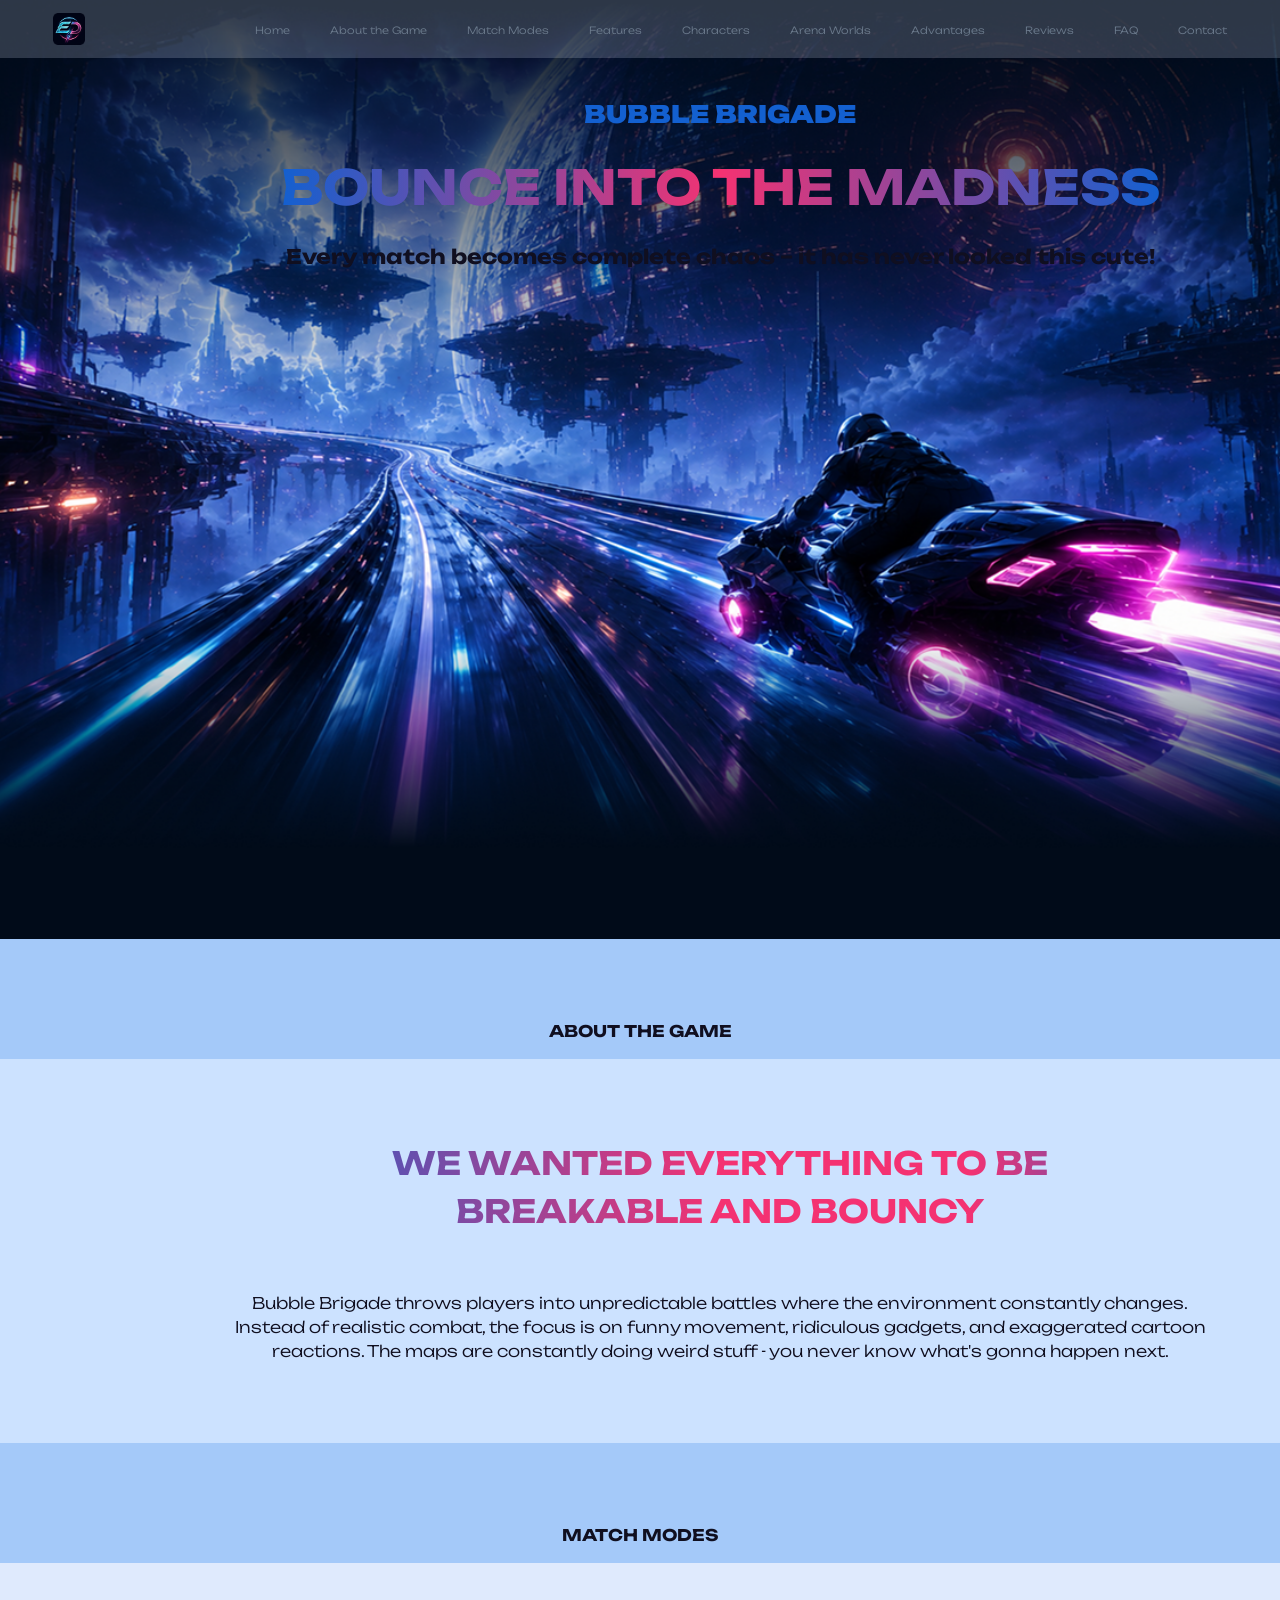
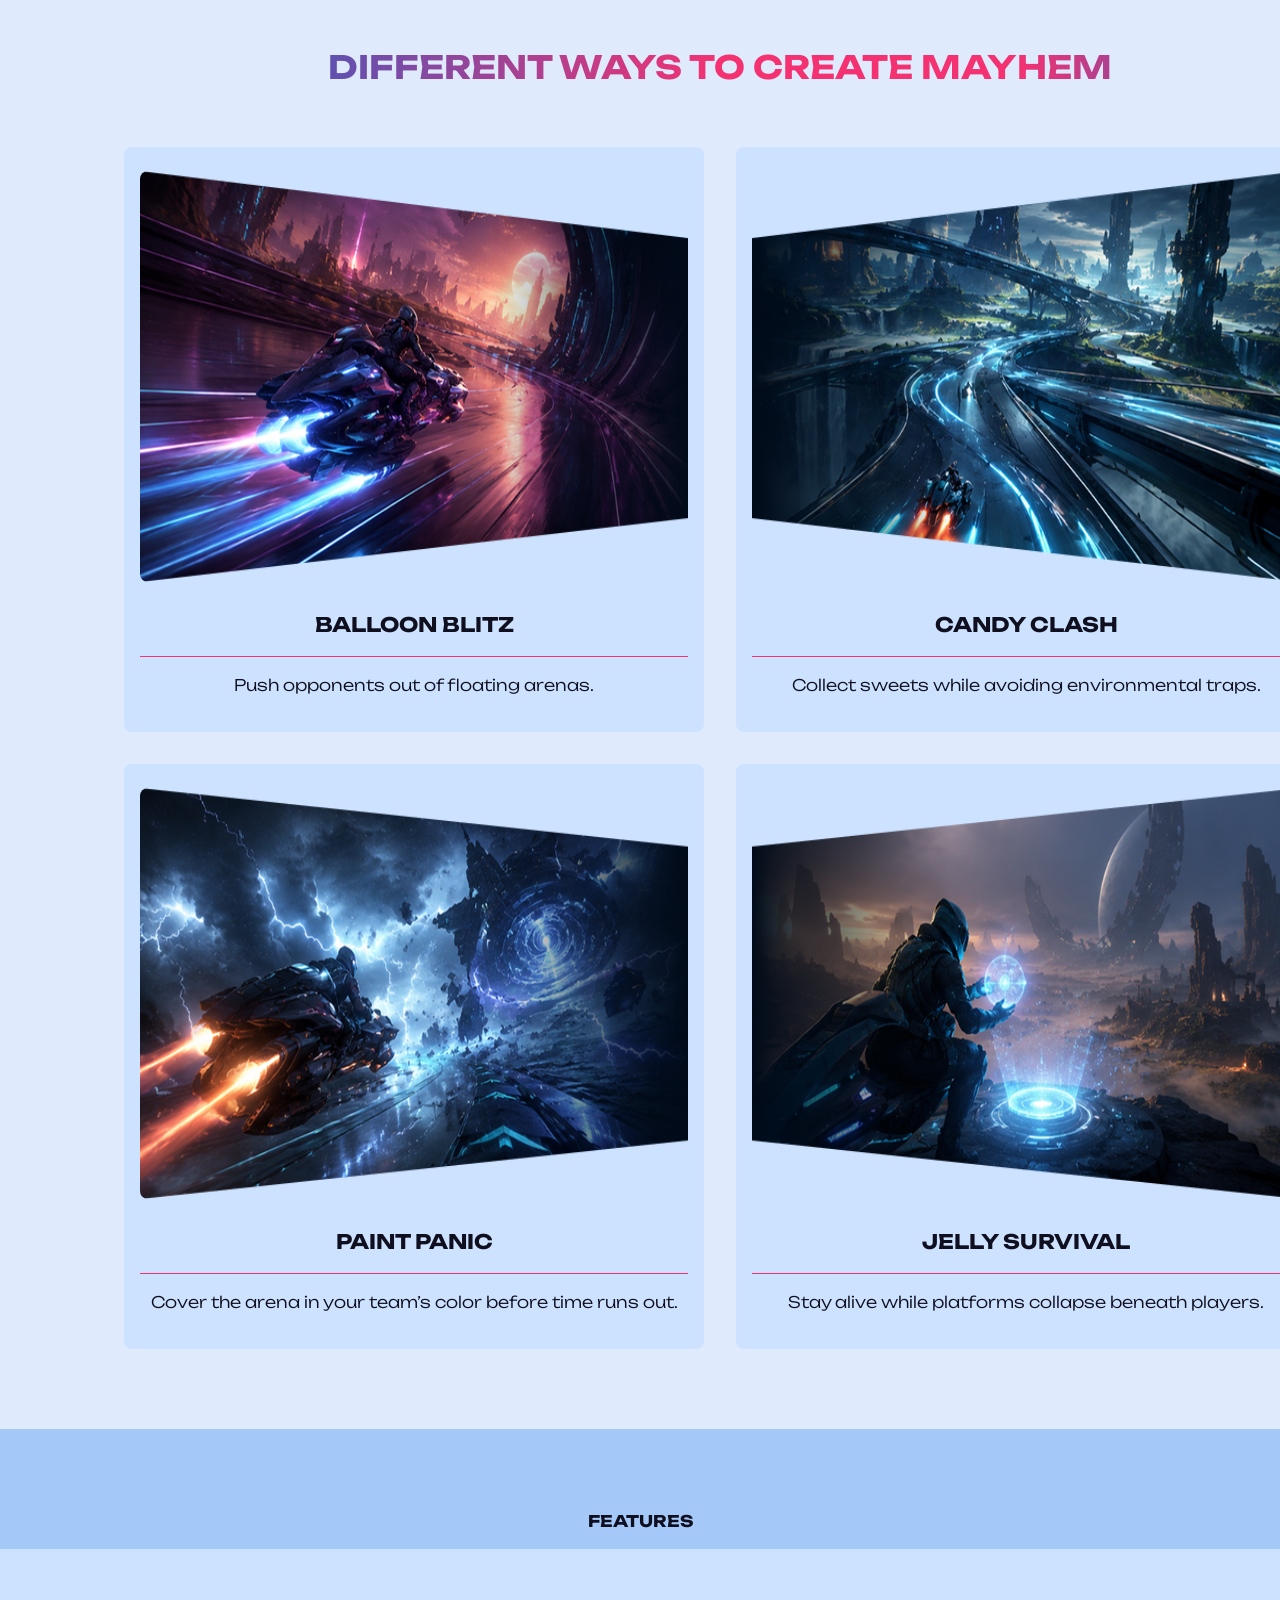
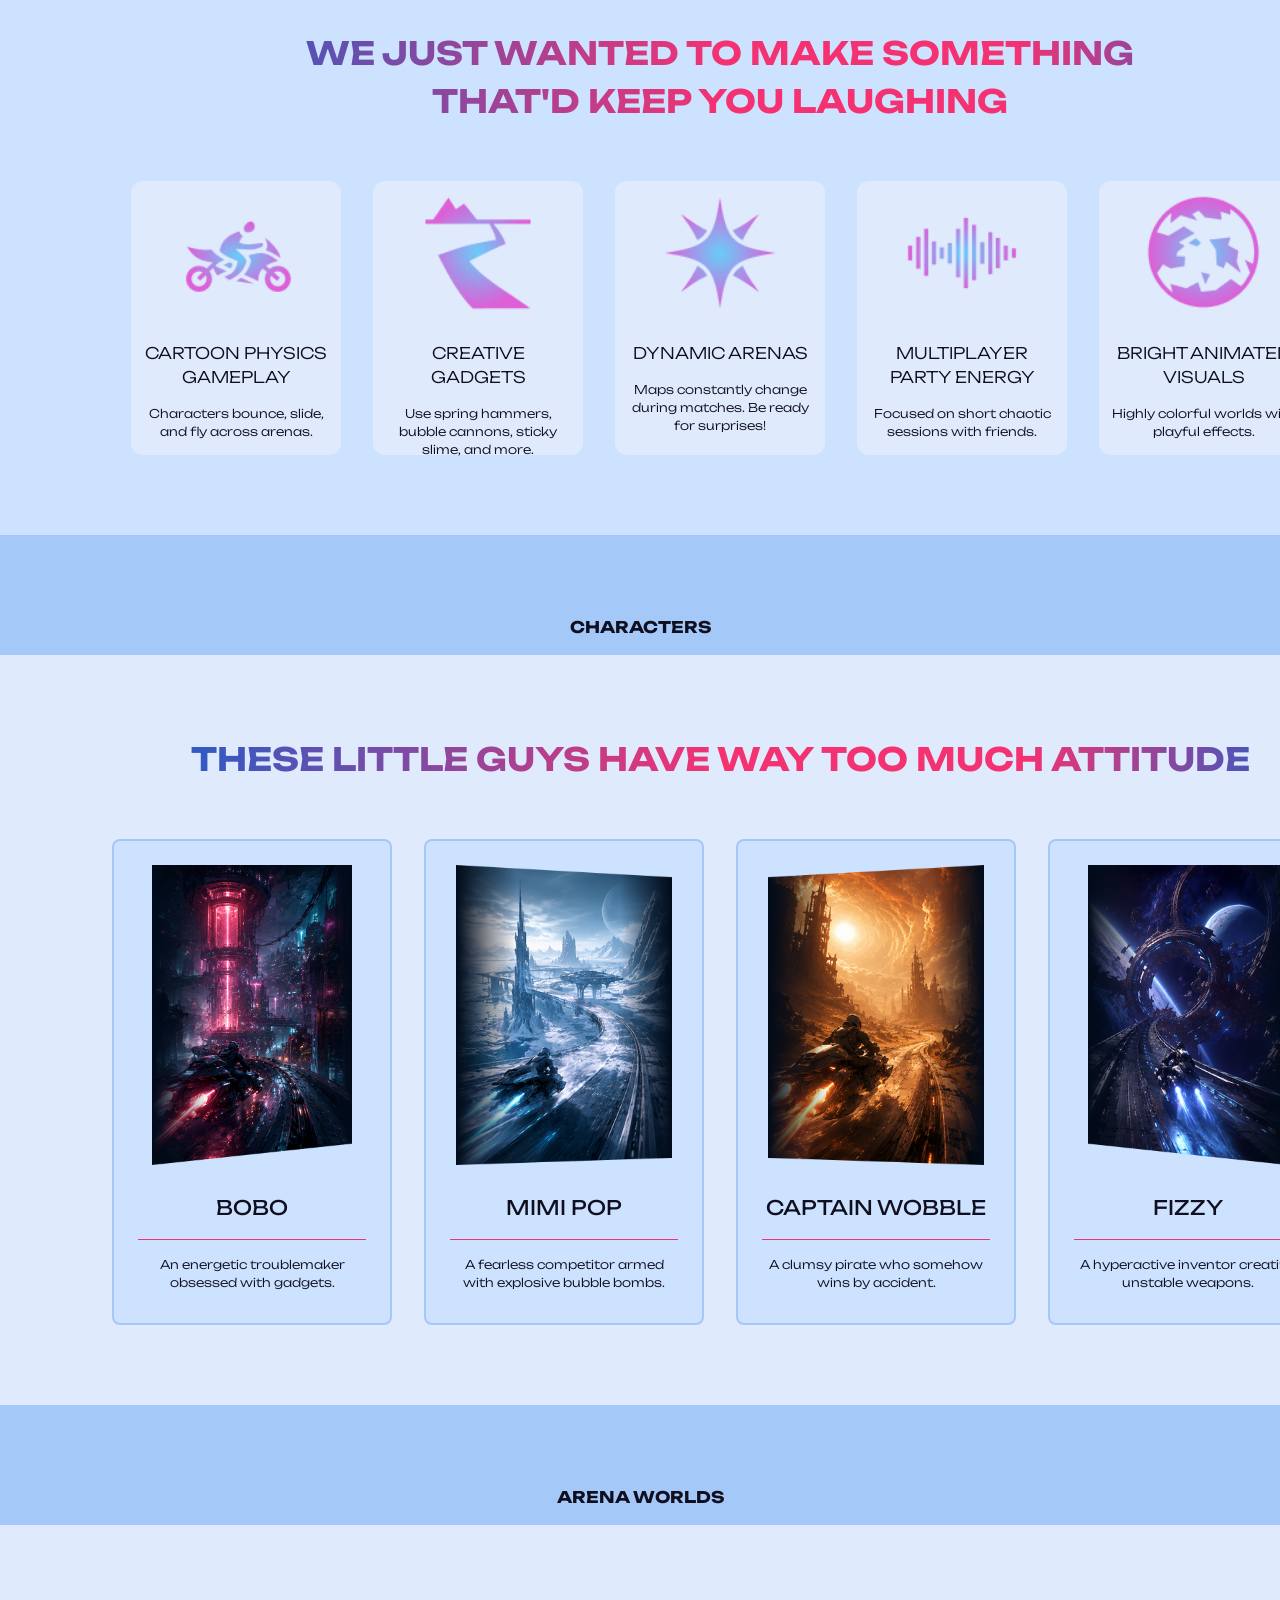
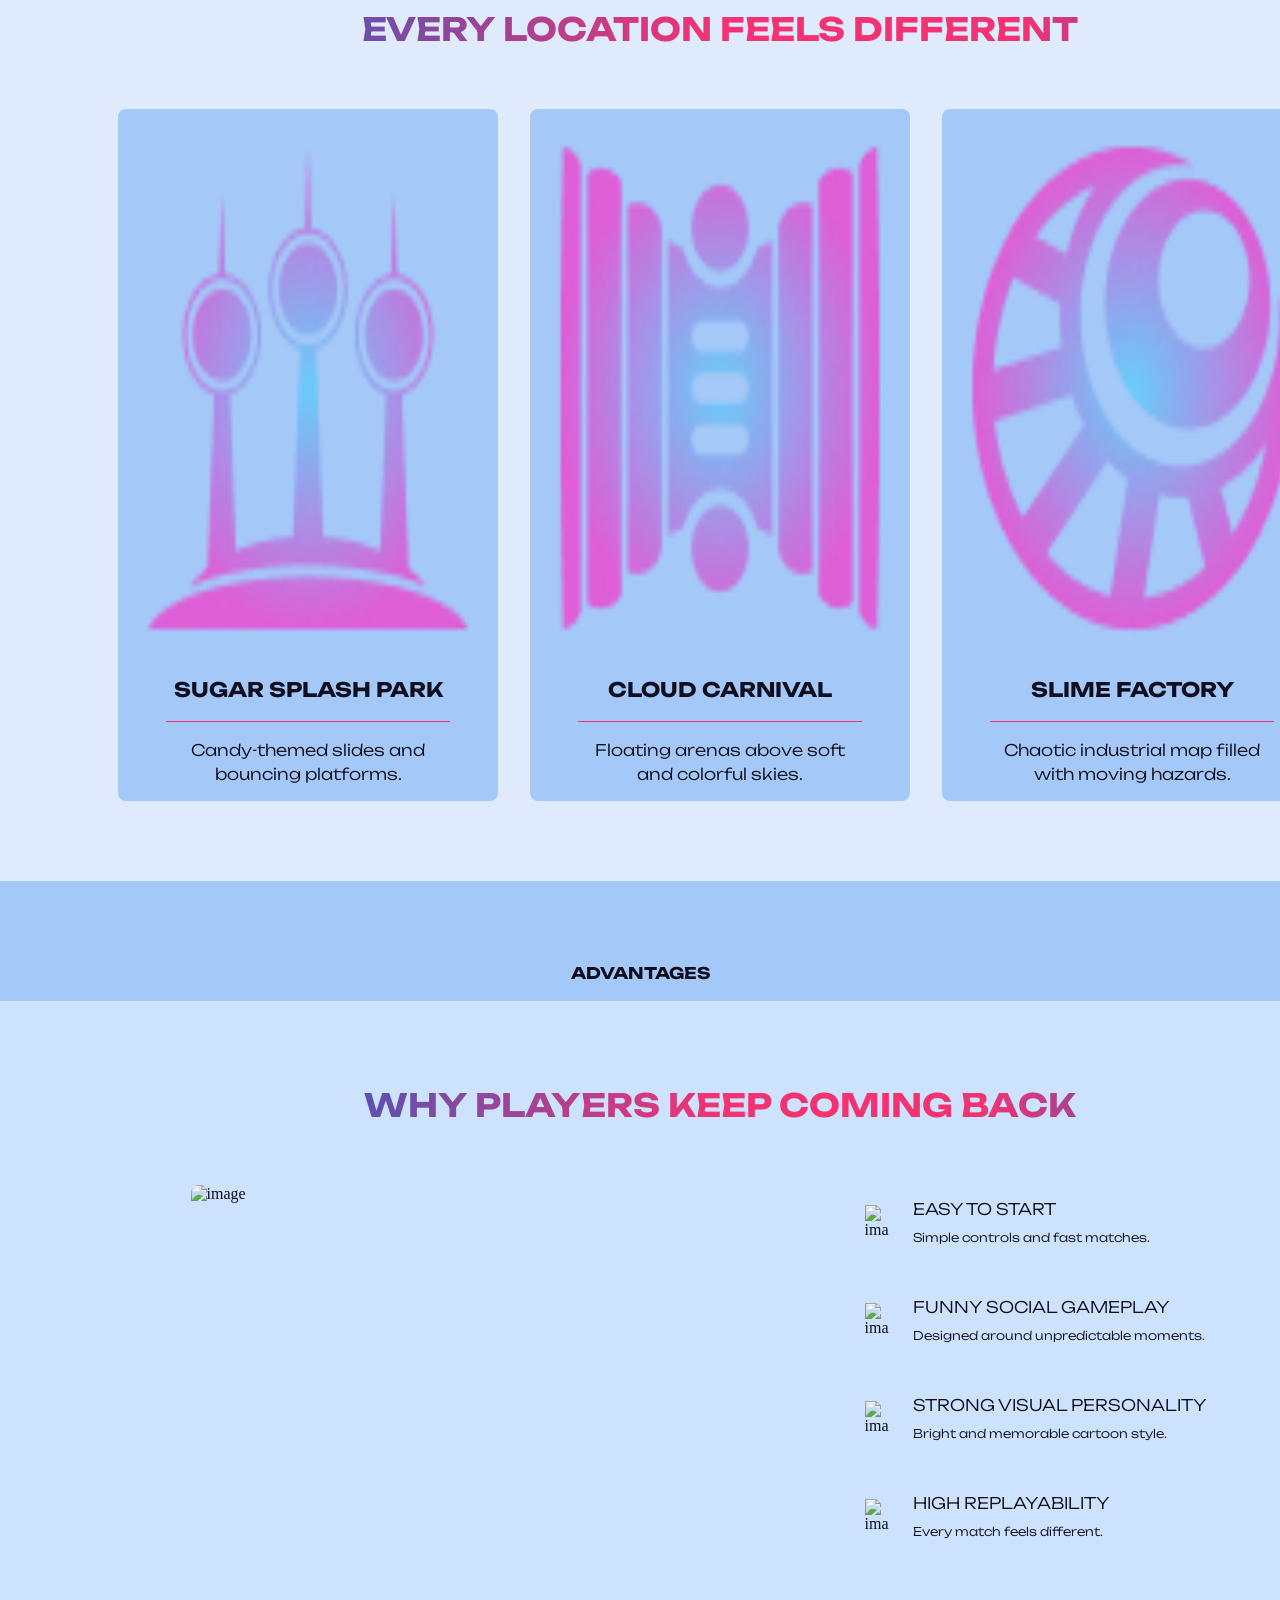
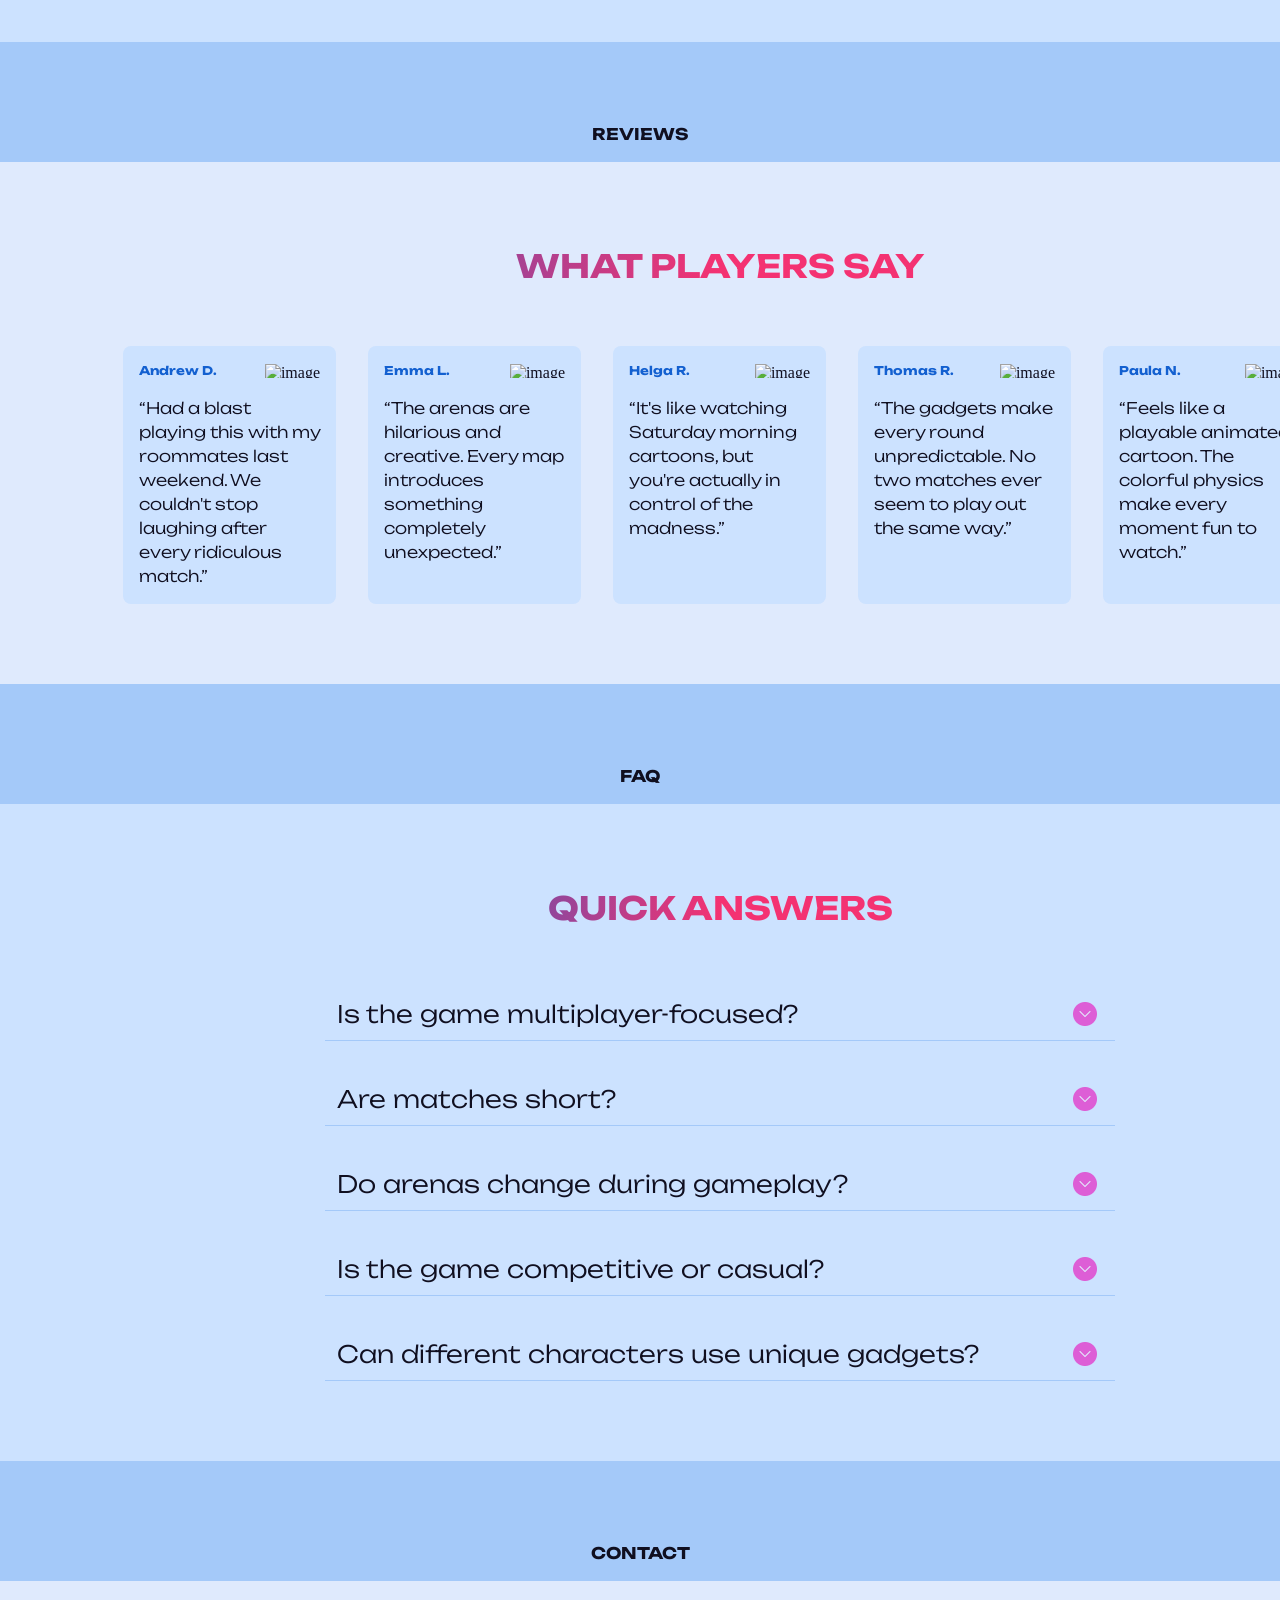
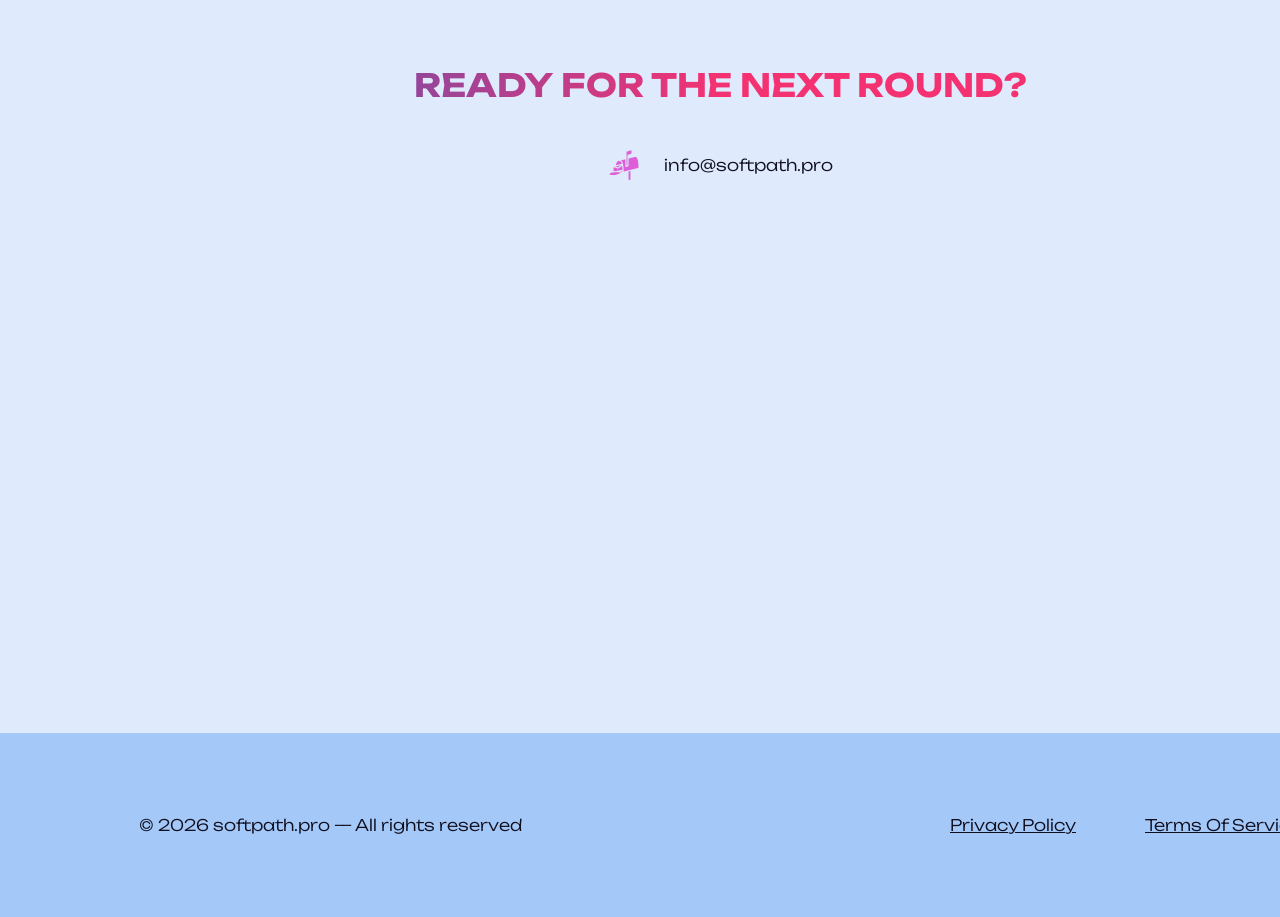
==== index.html @ 6d7b95a4 "1" ====
<!doctype html>
<html lang="en">
  <head>
    <meta charset="UTF-8" />
    <meta name="viewport" content="width=device-width, initial-scale=1.0" />
    <title>Bubble Brigade</title>
    <link rel="icon" href="img/fav_500.png" />

    <link rel="stylesheet" type="text/css" href="slick/slick.css" />
    <link rel="stylesheet" href="css/main.css" />
  </head>

  <body>
    <header class="a-g-header">
      <div class="a-g-header-background"></div>
      <nav class="a-g-navigation">
        <ul class="a-g-navigation-list">
          <li class="a-g-navigation-item">
            <a href="/" class="a-g-navigation-link">
              <img
                class="a-g-title-img a-g-navigation-img"
                alt="logo"
                src="img/fav.png"
                style="width: 32px"
              />
            </a>
          </li>
          <li class="a-g-navigation-item">
            <a href="/" class="a-g-navigation-link">Home</a>
          </li>
          <li class="a-g-navigation-item">
            <a href="/#about" class="a-g-navigation-link">About the Game</a>
          </li>
          <li class="a-g-navigation-item">
            <a href="/#why" class="a-g-navigation-link">Match Modes</a>
          </li>
          <li class="a-g-navigation-item">
            <a href="/#uniqueness" class="a-g-navigation-link">Features</a>
          </li>

          <li class="a-g-navigation-item">
            <a href="/#how" class="a-g-navigation-link">Characters</a>
          </li>
          <li class="a-g-navigation-item">
            <a href="/#characters" class="a-g-navigation-link">Arena Worlds</a>
          </li>
          <li class="a-g-navigation-item">
            <a href="/#features" class="a-g-navigation-link">Advantages</a>
          </li>

          <li class="a-g-navigation-item">
            <a href="/#reviews" class="a-g-navigation-link">Reviews</a>
          </li>
          <li class="a-g-navigation-item">
            <a href="/#faq" class="a-g-navigation-link">FAQ</a>
          </li>
          <li class="a-g-navigation-item">
            <a href="/#gallery" class="a-g-navigation-link">Contact</a>
          </li>
        </ul>

        <div class="a-g-header-button-wrapper">
          <a href="/" class="a-g-policy-terms-header-icon-menu">
            <img
              href="/"
              class="a-g-title-img"
              alt="logo"
              src="img/fav.png"
              style="width: 24px"
            />
          </a>

          <button type="button" class="a-g-header-icon-button" data-menu-button>
            <svg
              class="a-g-header-icon a-g-header-icon-menu"
              width="24"
              height="24"
              viewBox="0 0 24 24"
              fill="none"
              xmlns="http://www.w3.org/2000/svg"
            >
              <path
                d="M6 8H17M6 16H17M6 12H17"
                stroke="#100F20"
                stroke-linecap="square"
              />
            </svg>

            <svg
              class="a-g-header-icon a-g-header-icon-close"
              width="24"
              height="24"
              viewBox="0 0 24 24"
              fill="none"
              xmlns="http://www.w3.org/2000/svg"
            >
              <path
                d="M8 8L12 12M12 12L8 16M12 12L16 16M12 12L16 8"
                stroke="#100F20"
                stroke-linecap="square"
                stroke-linejoin="round"
              />
            </svg>
          </button>
        </div>
      </nav>
    </header>

    <main>
      <section class="a-g-home" id="home">
        <div class="a-g-home-container">
          <div class="a-g-home-container-top">
            <h1 class="a-g-home-title-img">Bubble Brigade</h1>
            <h2 class="a-g-home-title">Bounce Into the Madness</h2>
            <p class="a-g-home-text">
              Every match becomes complete chaos – it has never looked this
              cute!
            </p>
          </div>
        </div>
      </section>
      <section class="a-g-about" id="about">
        <div>
          <div class="a-g-about-title-divs">
            <h2 class="a-g-about-title">About the Game</h2>
          </div>

          <div class="a-g-about-container">
            <h3 class="a-g-about-title-two">
              We wanted everything to be <br />
              breakable and bouncy
            </h3>
            <p class="a-g-about-text">
              Bubble Brigade throws players into unpredictable battles where the
              environment constantly changes. Instead of realistic combat, the
              focus is on funny movement, ridiculous gadgets, and exaggerated
              cartoon reactions. The maps are constantly doing weird stuff - you
              never know what's gonna happen next.
            </p>
          </div>
        </div>
      </section>
      <article class="a-g-why" id="why">
        <span style="display: none"
          >Generated: 2026-07-151, Hash: a-g-qk-a-g-39fd7x</span
        >
        <div class="a-g-about-title-divs">
          <h2 class="a-g-about-title">Match Modes</h2>
        </div>
        <div class="a-g-why-container">
          <h3 class="a-g-about-title-two">Different ways to create mayhem</h3>
          <dl class="a-g-why-list">
            <div>
              <div class="a-g-why-item">
                <figure class="a-g-why-img">
                  <img class="a-g-why-img" src="img/1 (1).png" alt="" />
                </figure>
                <dt class="a-g-why-text-bold">Balloon Blitz</dt>
                <dd class="a-g-why-text">
                  Push opponents out of floating arenas.
                </dd>
              </div>
            </div>
            <div>
              <div class="a-g-why-item">
                <figure class="a-g-why-img">
                  <img class="a-g-why-img" src="img/1 (2).png" alt="" />
                </figure>
                <dt class="a-g-why-text-bold">Candy Clash</dt>
                <dd class="a-g-why-text">
                  Collect sweets while avoiding environmental traps.
                </dd>
              </div>
            </div>
            <div>
              <div class="a-g-why-item">
                <figure class="a-g-why-img">
                  <img class="a-g-why-img" src="img/1 (3).png" alt="" />
                </figure>
                <dt class="a-g-why-text-bold">Paint Panic</dt>
                <dd class="a-g-why-text">
                  Cover the arena in your team’s color before time runs out.
                </dd>
              </div>
            </div>
            <div>
              <div class="a-g-why-item">
                <figure class="a-g-why-img">
                  <img class="a-g-why-img" src="img/1 (4).png" alt="" />
                </figure>
                <dt class="a-g-why-text-bold">Jelly Survival</dt>
                <dd class="a-g-why-text">
                  Stay alive while platforms collapse beneath players.
                </dd>
              </div>
            </div>
          </dl>
          <dl class="a-g-why-lists">
            <div>
              <div class="a-g-why-item">
                <figure class="a-g-why-img">
                  <img class="a-g-why-img" src="img/1 (1).png" alt="" />
                </figure>
                <dt class="a-g-why-text-bold">Balloon Blitz</dt>
                <dd class="a-g-why-text">
                  Push opponents out of floating arenas.
                </dd>
              </div>
            </div>
            <div>
              <div class="a-g-why-item">
                <figure class="a-g-why-img">
                  <img class="a-g-why-img" src="img/1 (2).png" alt="" />
                </figure>
                <dt class="a-g-why-text-bold">Candy Clash</dt>
                <dd class="a-g-why-text">
                  Collect sweets while avoiding environmental traps.
                </dd>
              </div>
            </div>
            <div>
              <div class="a-g-why-item">
                <figure class="a-g-why-img">
                  <img class="a-g-why-img" src="img/1 (3).png" alt="" />
                </figure>
                <dt class="a-g-why-text-bold">Paint Panic</dt>
                <dd class="a-g-why-text">
                  Cover the arena in your team’s color before time runs out.
                </dd>
              </div>
            </div>
            <div>
              <div class="a-g-why-item">
                <figure class="a-g-why-img">
                  <img class="a-g-why-img" src="img/1 (4).png" alt="" />
                </figure>
                <dt class="a-g-why-text-bold">Jelly Survival</dt>
                <dd class="a-g-why-text">
                  Stay alive while platforms collapse beneath players.
                </dd>
              </div>
            </div>
          </dl>
        </div>
      </article>
      <section class="a-g-uniqueness" id="uniqueness">
        <div class="a-g-about-title-divs">
          <h2 class="a-g-about-title">Features</h2>
        </div>
        <div class="a-g-uniqueness-container">
          <h3 class="a-g-about-title-two">
            We just wanted to make something <br />
            that'd keep you laughing
          </h3>
          <div class="a-g-uniqueness-list">
            <div class="a-g-uniqueness-item">
              <img class="a-g-uniqueness-img" src="/img/2 (1).png" alt="" />
              <div>
                <p class="a-g-uniqueness-text-bold">
                  Cartoon Physics <br />
                  Gameplay
                </p>
                <p class="a-g-uniqueness-text">
                  Characters bounce, slide, and fly across arenas.
                </p>
              </div>
            </div>
            <div class="a-g-uniqueness-item">
              <img class="a-g-uniqueness-img" src="/img/2 (2).png" alt="" />
              <div>
                <p class="a-g-uniqueness-text-bold">Creative Gadgets</p>
                <p class="a-g-uniqueness-text">
                  Use spring hammers, bubble cannons, sticky slime, and more.
                </p>
              </div>
            </div>
            <div class="a-g-uniqueness-item">
              <img class="a-g-uniqueness-img" src="/img/2 (3).png" alt="" />
              <div>
                <p class="a-g-uniqueness-text-bold">Dynamic Arenas</p>
                <p class="a-g-uniqueness-text">
                  Maps constantly change during matches. Be ready for surprises!
                </p>
              </div>
            </div>
            <div class="a-g-uniqueness-item">
              <img class="a-g-uniqueness-img" src="/img/2 (4).png" alt="" />
              <div>
                <p class="a-g-uniqueness-text-bold">Multiplayer Party Energy</p>
                <p class="a-g-uniqueness-text">
                  Focused on short chaotic sessions with friends.
                </p>
              </div>
            </div>
            <div class="a-g-uniqueness-item">
              <img class="a-g-uniqueness-img" src="/img/2 (5).png" alt="" />
              <div>
                <p class="a-g-uniqueness-text-bold">Bright Animated Visuals</p>
                <p class="a-g-uniqueness-text">
                  Highly colorful worlds with playful effects.
                </p>
              </div>
            </div>
          </div>
        </div>
      </section>
      <section class="a-g-how" id="how">
        <div class="a-g-about-title-divs">
          <h2 class="a-g-about-title">Characters</h2>
        </div>
        <div class="a-g-how-container">
          <h3 class="a-g-about-title-two">
            These little guys have way too much attitude
          </h3>

          <ul class="a-g-how-list">
            <li class="a-g-how-item">
              <img class="a-g-how-img" src="/img/3 (1).png" alt="image" />
              <p class="a-g-how-text-bold">Bobo</p>
              <p class="a-g-how-text">
                An energetic troublemaker obsessed with gadgets.
              </p>
            </li>
            <li class="a-g-how-item">
              <img class="a-g-how-img" src="/img/3 (2).png" alt="image" />
              <p class="a-g-how-text-bold">Mimi Pop</p>
              <p class="a-g-how-text">
                A fearless competitor armed with explosive bubble bombs.
              </p>
            </li>
            <li class="a-g-how-item">
              <img class="a-g-how-img" src="/img/3 (3).png" alt="image" />
              <p class="a-g-how-text-bold">Captain Wobble</p>
              <p class="a-g-how-text">
                A clumsy pirate who somehow wins by accident.
              </p>
            </li>
            <li class="a-g-how-item">
              <img class="a-g-how-img" src="/img/3 (4).png" alt="image" />
              <p class="a-g-how-text-bold">Fizzy</p>
              <p class="a-g-how-text">
                A hyperactive inventor creating unstable weapons.
              </p>
            </li>
          </ul>
        </div>
      </section>
      <section class="a-g-characters" id="characters">
        <div class="a-g-about-title-divs">
          <h2 class="a-g-about-title">Arena Worlds</h2>
        </div>
        <div class="a-g-characters-container">
          <h3 class="a-g-about-title-two">Every location feels different</h3>

          <ul class="a-g-characters-list">
            <li class="a-g-characters-item">
              <img class="a-g-characters-img" src="/img/4 (1).png" alt="" />
              <p class="a-g-characters-text-bold">Sugar Splash Park</p>
              <p class="a-g-characters-text">
                Candy-themed slides and bouncing platforms.
              </p>
            </li>
            <li class="a-g-characters-item">
              <img class="a-g-characters-img" src="/img/4 (2).png" alt="" />
              <p class="a-g-characters-text-bold">Cloud Carnival</p>
              <p class="a-g-characters-text">
                Floating arenas above soft and colorful skies.
              </p>
            </li>
            <li class="a-g-characters-item">
              <img class="a-g-characters-img" src="/img/4 (3).png" alt="" />
              <p class="a-g-characters-text-bold">Slime Factory</p>
              <p class="a-g-characters-text">
                Chaotic industrial map filled with moving hazards.
              </p>
            </li>
          </ul>
        </div>
      </section>
      <section class="a-g-features" id="features">
        <div class="a-g-about-title-divs">
          <h2 class="a-g-about-title">Advantages</h2>
        </div>
        <div class="a-g-features-container">
          <h3 class="a-g-about-title-two">Why players keep coming back</h3>
          <div class="a-g-features-div">
            <ul class="a-g-features-list">
              <li class="a-g-features-item">
                <img
                  class="a-g-features-img"
                  src="/img/Ellipse 1.png"
                  alt="image"
                />
                <div>
                  <p class="a-g-features-text-bold">Easy to Start</p>
                  <p class="a-g-features-text">
                    Simple controls and fast matches.
                  </p>
                </div>
              </li>
              <li class="a-g-features-item">
                <img
                  class="a-g-features-img"
                  src="/img/Ellipse 1.png"
                  alt="image"
                />
                <div>
                  <p class="a-g-features-text-bold">Funny Social Gameplay</p>
                  <p class="a-g-features-text">
                    Designed around unpredictable moments.
                  </p>
                </div>
              </li>
              <li class="a-g-features-item">
                <img
                  class="a-g-features-img"
                  src="/img/Ellipse 1.png"
                  alt="image"
                />
                <div>
                  <p class="a-g-features-text-bold">
                    Strong Visual Personality
                  </p>
                  <p class="a-g-features-text">
                    Bright and memorable cartoon style.
                  </p>
                </div>
              </li>
              <li class="a-g-features-item">
                <img
                  class="a-g-features-img"
                  src="/img/Ellipse 1.png"
                  alt="image"
                />
                <div>
                  <p class="a-g-features-text-bold">High Replayability</p>
                  <p class="a-g-features-text">Every match feels different.</p>
                </div>
              </li>
            </ul>
            <img class="a-g-features-imga" src="/img/advsPic.png" alt="image" />
          </div>
        </div>
      </section>
      <section class="a-g-reviews" id="reviews">
        <div class="a-g-about-title-divs">
          <h2 class="a-g-about-title">Reviews</h2>
        </div>
        <div class="a-g-reviews-container">
          <h3 class="a-g-about-title-two">What players say</h3>
          <ul class="a-g-reviews-list">
            <li class="a-g-reviews-item">
              <div class="a-g-reviews-item-top">
                <p class="a-g-reviews-text-bold">Andrew D.</p>
                <img
                  class="a-g-reviews-img"
                  src="/img/stars (1).png"
                  alt="image"
                />
              </div>
              <p class="a-g-reviews-text">
                “Had a blast playing this with my roommates last weekend. We
                couldn't stop laughing after every ridiculous match.”
              </p>
            </li>
            <li class="a-g-reviews-item">
              <div class="a-g-reviews-item-top">
                <p class="a-g-reviews-text-bold">Emma L.</p>
                <img
                  class="a-g-reviews-img"
                  src="/img/stars (2).png"
                  alt="image"
                />
              </div>
              <p class="a-g-reviews-text">
                “The arenas are hilarious and creative. Every map introduces
                something completely unexpected.”
              </p>
            </li>
            <li class="a-g-reviews-item">
              <div class="a-g-reviews-item-top">
                <p class="a-g-reviews-text-bold">Helga R.</p>
                <img
                  class="a-g-reviews-img"
                  src="/img/stars (1).png"
                  alt="image"
                />
              </div>
              <p class="a-g-reviews-text">
                “It's like watching Saturday morning cartoons, but you're
                actually in control of the madness.”
              </p>
            </li>
            <li class="a-g-reviews-item">
              <div class="a-g-reviews-item-top">
                <p class="a-g-reviews-text-bold">Thomas R.</p>
                <img
                  class="a-g-reviews-img"
                  src="/img/stars (2).png"
                  alt="image"
                />
              </div>
              <p class="a-g-reviews-text">
                “The gadgets make every round unpredictable. No two matches ever
                seem to play out the same way.”
              </p>
            </li>
            <li class="a-g-reviews-item">
              <div class="a-g-reviews-item-top">
                <p class="a-g-reviews-text-bold">Paula N.</p>
                <img
                  class="a-g-reviews-img"
                  src="/img/stars (1).png"
                  alt="image"
                />
              </div>
              <p class="a-g-reviews-text">
                “Feels like a playable animated cartoon. The colorful physics
                make every moment fun to watch.”
              </p>
            </li>
          </ul>
        </div>
      </section>
      <section class="a-g-faq" id="faq">
        <div class="a-g-about-title-divs">
          <h2 class="a-g-about-title">FAQ</h2>
        </div>
        <div class="a-g-faq-container">
          <h3 class="a-g-about-title-two">Quick answers</h3>

          <ul class="a-g-faq-list">
            <li class="a-g-faq-item">
              <div class="a-g-faq-question" onclick="toggleAnswer(this)">
                <span>Is the game multiplayer-focused?</span>
                <button class="a-g-toggle-button">
                  <img src="/img/down.png" alt="Toggle" />
                </button>
              </div>
              <div class="a-g-faq-answer">
                Yes, multiplayer is the core experience.
              </div>
            </li>
            <li class="a-g-faq-item">
              <div class="a-g-faq-question" onclick="toggleAnswer(this)">
                <span>Are matches short?</span>
                <button class="a-g-toggle-button">
                  <img src="/img/down.png" alt="Toggle" />
                </button>
              </div>
              <div class="a-g-faq-answer">
                Yes, designed for quick fun sessions.
              </div>
            </li>
            <li class="a-g-faq-item">
              <div class="a-g-faq-question" onclick="toggleAnswer(this)">
                <span>Do arenas change during gameplay?</span>
                <button class="a-g-toggle-button">
                  <img src="/img/down.png" alt="Toggle" />
                </button>
              </div>
              <div class="a-g-faq-answer">
                Yes, environments are dynamic and interactive.
              </div>
            </li>
            <li class="a-g-faq-item">
              <div class="a-g-faq-question" onclick="toggleAnswer(this)">
                <span>Is the game competitive or casual?</span>
                <button class="a-g-toggle-button">
                  <img src="/img/down.png" alt="Toggle" />
                </button>
              </div>
              <div class="a-g-faq-answer">Mostly casual and party-focused.</div>
            </li>
            <li class="a-g-faq-item">
              <div class="a-g-faq-question" onclick="toggleAnswer(this)">
                <span>Can different characters use unique gadgets?</span>
                <button class="a-g-toggle-button">
                  <img src="/img/down.png" alt="Toggle" />
                </button>
              </div>
              <div class="a-g-faq-answer">
                Yes, characters have different gameplay styles.
              </div>
            </li>
          </ul>
        </div>
      </section>
      <section class="a-g-gallery" id="gallery">
        <div class="a-g-about-title-divs">
          <h2 class="a-g-about-title">Contact</h2>
        </div>
        <div class="a-g-gallery-container">
          <h3 class="a-g-about-title-two">Ready for the next round?</h3>
          <a class="a-g-gallery-item" href="mailto:info@softpath.pro">
            <img
              class="a-g-gallery-image"
              src="./img/game-icons_mailbox.png"
              alt="gallery image"
            />info@softpath.pro</a
          >
        </div>
      </section>
      <section class="a-g-gallery-two"></section>
    </main>

    <footer class="a-g-footer" style="margin: auto; background: #a4c9f9">
      <div class="a-g-footer-container">
        <p class="a-g-footer-copyright-two a-g-footer-copyright">
          © 2026 softpath.pro — All rights reserved
        </p>

        <div class="a-g-footer-wrapper">
          <a class="a-g-footer-text" href="/policy.html">Privacy Policy</a>
          <a class="a-g-footer-text" href="/terms.html">Terms Of Service </a>
        </div>
        <p class="a-g-footer-copyright-one a-g-footer-copyright">
          © 2026 softpath.pro <br />
          All rights reserved
        </p>
      </div>
    </footer>
    <script src="js/mobile-menu.js"></script>
    <script src="js/jquery-loc.js"></script>
    <script type="text/javascript" src="slick/slick.min.js"></script>
    <script src="js/slick.js"></script>
  </body>
</html>
---- css/main.css ----
@import url("https://fonts.googleapis.com/css2?family=Unbounded:wght@200..900&display=swap");

*,
*::before,
*::after {
  box-sizing: border-box;
}
html {
  scroll-behavior: smooth;
}

body {
  margin: 0;
  background: #dfeafd;

  color: #100f20;
}

h1,
h2,
h3,
h4,
h5,
h6,
p {
  margin: 0;
}

ul,
ol {
  margin: 0;
  padding: 0;
  list-style: none;
}
dl,
dt,
dd {
  margin: 0;
  padding: 0;
}
img {
  display: block;
  height: auto;
}
figure {
  margin: 0;
  padding: 0;
  border: 0;
}
.list {
  list-style: none;
}

button,
a {
  cursor: pointer;
}

.button:hover {
  scale: 120%;
}

.a-g-header.is-open .a-g-header-background {
  left: 0;
}
.a-g-header-button-wrapper {
  margin-left: auto;
}
.a-g-header-icon {
  display: none;
}

.a-g-header-icon-button {
  display: -webkit-box;
  display: -ms-flexbox;
  display: flex;
  background-color: transparent;
  border: none;
  border-radius: 50%;
}
.a-g-navigation-list.is-open {
  right: 0;
}
.a-g-header-icon-menu {
  display: block;
}

.a-g-header-icon-button.is-open .a-g-header-icon-menu {
  display: none;
}

.a-g-header-icon-button.is-open .a-g-header-icon-close {
  display: block;
}

.a-g-header {
  position: fixed;
  width: 100%;
  z-index: 5;
  transition: background-color 0.3s ease;
  background: transparent;
  display: flex;

  background: #dfeafd33;
}

.a-g-header-background {
  position: absolute;
  top: 0;
  right: 0;
  bottom: 0;
  left: 100%;
  z-index: -1;
  transition: left 0.3s ease;
  background: #dfeafd;
}
.a-g-header.is-open .a-g-header-background {
  left: 0;
}
.a-g-header-button-wrapper {
  margin-right: auto;
  display: flex;
  align-items: center;
  justify-content: space-between;
}

.a-g-header-icon-menu {
  display: block;
}

.a-g-header-icon-button.is-open .a-g-header-icon-menu {
  display: none;
}

.a-g-header-icon-button.is-open .a-g-header-icon-close {
  display: block;
}

.a-g-navigation {
  display: -ms-flexbox;
  -webkit-box-orient: vertical;
  -webkit-box-direction: normal;
  -ms-flex-direction: column;
  flex-direction: column;
  -webkit-box-align: center;
  -ms-flex-align: center;
  align-items: center;
  -webkit-box-flex: 1;
  -ms-flex: 1;
  flex: 1;
  padding: 8px 16px;
  position: relative;
}

.a-g-navigation-list {
  display: flex;
  flex-direction: column;
  align-items: center;
  position: absolute;
  top: 100%;
  right: -100%;
  width: 100%;
  height: auto;
  transition: 0.3s;
  z-index: 999;
  padding: 48px 0;

  gap: 25px;
  background: #dfeafd;
}

.a-g-navigation-list.is-open {
  right: 0;
}

.a-g-navigation-link {
  transition: all 0.3s ease-in-out;
  text-decoration: none;
  color: #6b7a8c;
  font-family: Unbounded;
  font-weight: 300;
  font-style: Light;
  font-size: 16px;
  leading-trim: NONE;
  line-height: 150%;
  letter-spacing: 0%;
}

.a-g-navigation-link:hover,
.a-g-navigatioт-link:focus {
  color: #100f20;
}

.a-g-header.is-open {
  background-color: transparent;
}

.a-g-navigation-img {
  display: none;
}
.a-g-header-terms {
  background-color: transparent;
}
.a-g-header-terms-img {
  display: flex;
  align-items: center;
  gap: 8px;
  font-family: Unbounded;
  font-weight: 300;
  font-style: Light;
  font-size: 12px;
  leading-trim: NONE;
  line-height: 150%;
  letter-spacing: 0%;
  text-align: center;

  color: #100f20;
  text-decoration: none;
  padding-top: 20px;
}
@media screen and (min-width: 1202px) {
  .a-g-navigation-img {
    display: block;
    margin-right: 130px;
  }
  .a-g-header-terms-img {
    padding-top: 50px;
    padding-left: 120px;
  }
  .a-g-policy-terms-header-icon-menu {
    display: none;
  }
  .a-g-header-button-wrapper {
    display: none;
  }
  .a-g-header {
    width: 100%;
    height: 58px;
    padding: 0;
    display: flex;
    align-items: center;
    justify-content: center;
    z-index: 1000;
    background: #dfeafd33;
  }

  .a-g-header-icon-button {
    display: none;
  }
  .a-g-navigation {
    display: flex;
    flex-direction: row;
    flex: 1;
    padding: 0;
    width: 1440px;
    padding: 0 0px;
    margin: auto;
  }

  .a-g-navigation-list {
    background-color: transparent;
    flex-direction: row;
    display: flex;
    position: static;
    width: 1440px;
    margin: auto;
    padding-block: 0;
    flex: 1;
    gap: 40px;
    height: 0px;
    display: flex;
    justify-content: center;
    align-items: center;
    justify-content: center;
    padding: 0;
  }

  .a-g-navigation-link {
    font-family: Unbounded;
    font-weight: 300;
    font-style: Light;
    font-size: 10px;
    leading-trim: NONE;
    line-height: 150%;
    letter-spacing: 0%;
  }

  .a-g-navigation-link:hover,
  .a-g-navigation-link:focus {
  }

  .a-g-navigation-item-desk {
    display: none;
  }
}

.a-g-home {
  width: 375px;
  height: 764px;
  background-repeat: no-repeat;
  background-size: cover;
  background-position: center;
  background-image: url("/img/1\ home\ mob.png");
  margin: auto;
}
.a-g-home-container {
  width: 375px;
  padding: 104px 16px 0;
  margin: auto;
}

.a-g-home-container-top {
  display: flex;
  flex-direction: column;
  align-items: center;
}
.a-g-home-title-img {
  font-family: Unbounded;
  font-weight: 900;
  font-style: Black;
  font-size: 24px;
  leading-trim: NONE;
  line-height: 150%;
  letter-spacing: 0%;
  text-transform: uppercase;
  color: #1360d0;
}
.a-g-home-title {
  font-family: Unbounded;
  font-weight: 700;
  font-style: Bold;
  font-size: 48px;
  leading-trim: NONE;
  line-height: 130%;
  letter-spacing: 0%;
  text-align: center;
  text-transform: uppercase;

  background: linear-gradient(270deg, #1360d0 0%, #f43272 50%, #1360d0 100%);

  background-clip: text;
  -webkit-background-clip: text;
  -webkit-text-fill-color: transparent;
  margin: 32px 0 24px;
}

.a-g-home-text {
  font-family: Unbounded;
  font-weight: 700;
  font-style: Bold;
  font-size: 20px;
  leading-trim: NONE;
  line-height: 150%;
  letter-spacing: 0%;
  text-align: center;
}

@media screen and (min-width: 1202px) {
  .a-g-home {
    width: auto;
    height: 939px;
    background-image: url("/img/1.\ HOME.png");
  }
  .a-g-home-container {
    width: 1440px;
    padding: 96px 120px 0px;
  }

  .a-g-home-title-img {
    font-family: Unbounded;
    font-weight: 900;
    font-style: Black;
    font-size: 24px;
    leading-trim: NONE;
    line-height: 150%;
    letter-spacing: 0%;
    text-transform: uppercase;
  }
  .a-g-home-title {
    font-family: Unbounded;
    font-weight: 700;
    font-style: Bold;
    font-size: 48px;
    leading-trim: NONE;
    line-height: 130%;
    letter-spacing: 0%;
    text-align: center;
    text-transform: uppercase;

    margin: 24px;
  }

  .a-g-home-text {
    font-family: Unbounded;
    font-weight: 700;
    font-style: Bold;
    font-size: 20px;
    leading-trim: NONE;
    line-height: 150%;
    letter-spacing: 0%;
    text-align: center;
  }
}
.a-g-about {
  background: #cce2ff;
}

.a-g-about-title-divs {
  background: #a4c9f9;
}
.a-g-about-title {
  margin: auto;
  font-family: Unbounded;
  font-weight: 700;
  font-style: Bold;
  font-size: 16px;
  leading-trim: NONE;
  line-height: 150%;
  letter-spacing: 0%;
  text-transform: uppercase;
  color: #100f20;
  width: 375px;
  height: 120px;

  padding-top: 80px;
  padding-right: 16px;
  padding-bottom: 16px;
  padding-left: 16px;

  text-align: center;
}
.a-g-about-container {
  width: 375px;
  padding: 80px 21px;
  margin: auto;
}
.a-g-about-title-two {
  font-family: Unbounded;
  font-weight: 700;
  font-style: Bold;
  font-size: 24px;
  leading-trim: NONE;
  line-height: 150%;
  letter-spacing: 0%;
  text-align: center;
  text-transform: uppercase;

  background: linear-gradient(
    270deg,
    #1360d0 0%,
    #f43272 25%,
    #f43272 50%,
    #1360d0 100%
  );

  background-clip: text;
  -webkit-background-clip: text;
  -webkit-text-fill-color: transparent;
}
.a-g-about-text {
  font-family: Unbounded;
  font-weight: 300;
  font-style: Light;
  font-size: 16px;
  leading-trim: NONE;
  line-height: 150%;
  letter-spacing: 0%;
  text-align: center;

  padding-top: 56px;
}

@media screen and (min-width: 1202px) {
  .a-g-about-title {
    font-family: Unbounded;
    font-weight: 700;
    font-style: Bold;
    font-size: 16px;
    leading-trim: NONE;
    line-height: 150%;
    letter-spacing: 0%;
    text-transform: uppercase;
  }
  .a-g-about-container {
    width: 1440px;
    padding: 80px 223px;
    margin: auto;
  }
  .a-g-about-title-two {
    font-family: Unbounded;
    font-weight: 700;
    font-style: Bold;
    font-size: 32px;
    leading-trim: NONE;
    line-height: 150%;
    letter-spacing: 0%;
    text-align: center;
    text-transform: uppercase;
  }
  .a-g-about-text {
    font-family: Unbounded;
    font-weight: 300;
    font-style: Light;
    font-size: 16px;
    leading-trim: NONE;
    line-height: 150%;
    letter-spacing: 0%;
    text-align: center;

    padding-top: 56px;
  }
}

.a-g-why-container {
  width: 375px;
  margin: auto;
  padding: 80px 30px;
}
.a-g-why-list {
  padding-top: 56px;
}
.a-g-why-lists {
  display: none;
}
.a-g-why-item {
  display: flex;
  flex-direction: column;
  align-items: center;
  width: 280px;
  height: 408px;

  padding-top: 24px;
  padding-right: 16px;
  padding-bottom: 24px;
  padding-left: 16px;
  gap: 16px;
  border-radius: 8px;
  background: #cce2ff;

  margin: 0 8px;
}
.a-g-why-img {
  width: 248px;
  height: 186px;

  border-radius: 8px;
}
.a-g-why-text-bold {
  width: 100%;
  font-family: Unbounded;
  font-weight: 700;
  font-style: Bold;
  font-size: 20px;
  leading-trim: NONE;
  line-height: 150%;
  letter-spacing: 0%;
  text-align: center;
  text-transform: uppercase;

  border-bottom: 1px solid #f43272;
  padding: 12px 0 16px;
}
.a-g-why-text {
  font-family: Unbounded;
  font-weight: 300;
  font-style: Light;
  font-size: 16px;
  leading-trim: NONE;
  line-height: 150%;
  letter-spacing: 0%;
  text-align: center;
}

@media screen and (min-width: 1202px) {
  .a-g-why-container {
    width: 1440px;
    padding: 80px 124px;
  }
  .a-g-why-list {
    display: none;
  }
  .a-g-why-lists {
    padding-top: 56px;
    display: flex;
    flex-wrap: wrap;
    gap: 32px;
  }
  .a-g-why-item {
    width: 580px;
    height: 585px;

    padding-top: 24px;
    padding-right: 16px;
    padding-bottom: 24px;
    padding-left: 16px;
    gap: 16px;
    border-radius: 8px;

    margin: 0;
  }
  .a-g-why-img {
    width: 548px;
    height: 411px;

    border-radius: 8px;
  }
  .a-g-why-text-bold {
    font-family: Unbounded;
    font-weight: 700;
    font-style: Bold;
    font-size: 20px;
    leading-trim: NONE;
    line-height: 150%;
    letter-spacing: 0%;
    text-align: center;
    text-transform: uppercase;

    padding: 12px 0 16px;
  }
  .a-g-why-text {
    font-family: Unbounded;
    font-weight: 300;
    font-style: Light;
    font-size: 16px;
    leading-trim: NONE;
    line-height: 150%;
    letter-spacing: 0%;
    text-align: center;
  }
}
.a-g-uniqueness {
  background: #cce2ff;
}

.a-g-uniqueness-container {
  margin: auto;
  width: 375px;
  padding: 80px 21px;
}
.a-g-uniqueness-list {
  padding-top: 56px;
  display: flex;
  flex-direction: column;
  gap: 24px;
}
.a-g-uniqueness-item {
  display: flex;
  align-items: center;
  background: #dfeafd;
  gap: 12px;
  padding: 24px 12px;
  border-radius: 12px;
}
.a-g-uniqueness-img {
  width: 80px;
}
.a-g-uniqueness-text-bold {
  font-family: Unbounded;
  font-weight: 300;
  font-style: Light;
  font-size: 16px;
  leading-trim: NONE;
  line-height: 150%;
  letter-spacing: 0%;
  text-transform: uppercase;
}
.a-g-uniqueness-text {
  font-family: Unbounded;
  font-weight: 300;
  font-style: Light;
  font-size: 12px;
  leading-trim: NONE;
  line-height: 150%;
  letter-spacing: 0%;
  padding-top: 8px;
}

@media screen and (min-width: 1202px) {
  .a-g-uniqueness-container {
    margin: auto;
    width: 1440px;
    padding: 80px 131px;
  }
  .a-g-uniqueness-list {
    padding-top: 56px;
    display: flex;
    flex-direction: row;
    gap: 32px;
  }
  .a-g-uniqueness-item {
    width: 210px;
    height: 274px;
    flex-direction: column;
    gap: 0px;
    padding: 12px;
    border-radius: 12px;
  }
  .a-g-uniqueness-img {
    width: 120px;
  }
  .a-g-uniqueness-text-bold {
    font-family: Unbounded;
    font-weight: 300;
    font-style: Light;
    font-size: 16px;
    leading-trim: NONE;
    line-height: 150%;
    letter-spacing: 0%;
    text-align: center;
    text-transform: uppercase;

    padding: 28px 0px 8px;
  }
  .a-g-uniqueness-text {
    font-family: Unbounded;
    font-weight: 300;
    font-style: Light;
    font-size: 12px;
    leading-trim: NONE;
    line-height: 150%;
    letter-spacing: 0%;
    text-align: center;
  }
}

.a-g-how-container {
  margin: auto;
  width: 375px;
  padding: 80px 32px;
}
.a-g-how-list {
  padding-top: 56px;
}

.a-g-how-item {
  background: #cce2ff;

  margin: 0 8px;
  border: 2px solid #1360d033;
  width: 280px;
  height: 486px;
  padding-top: 24px;
  padding-bottom: 24px;

  border-radius: 8px;
  border-width: 2px;
}

.a-g-how-img {
  margin: auto;
  height: 300px;
}

.a-g-how-text-bold {
  font-family: Unbounded;
  font-weight: 400;
  font-style: Regular;
  font-size: 20px;
  leading-trim: NONE;
  line-height: 150%;
  letter-spacing: 0%;
  text-align: center;
  text-transform: uppercase;

  margin: 28px 24px 0px;
  padding-bottom: 16px;
  border-bottom: 1px solid #f43272;
}

.a-g-how-text {
  padding: 16px 24px 0;
  font-family: Unbounded;
  font-weight: 300;
  font-style: Light;
  font-size: 12px;
  leading-trim: NONE;
  line-height: 150%;
  letter-spacing: 0%;
  text-align: center;
}

@media screen and (min-width: 1202px) {
  .a-g-how-container {
    margin: auto;
    width: 1440px;
    padding: 80px 112px;
  }
  .a-g-how-list {
    padding-top: 56px;
  }

  .a-g-how-item {
    margin: 0 16px;
    width: 280px;
    height: 486px;

    padding-top: 24px;
    padding-bottom: 24px;
    gap: 16px;
    border-radius: 8px;
    border-width: 2px;
  }

  .a-g-how-img {
    margin: auto;
  }

  .a-g-how-text-bold {
    font-family: Unbounded;
    font-weight: 400;
    font-style: Regular;
    font-size: 20px;
    leading-trim: NONE;
    line-height: 150%;
    letter-spacing: 0%;
    text-align: center;
    text-transform: uppercase;
  }

  .a-g-how-text {
    font-family: Unbounded;
    font-weight: 300;
    font-style: Light;
    font-size: 12px;
    leading-trim: NONE;
    line-height: 150%;
    letter-spacing: 0%;
    text-align: center;
  }
}

.a-g-characters-container {
  padding: 80px 21px;
  margin: auto;
  width: 375px;
}
.a-g-characters-list {
  padding-top: 56px;
  display: flex;
  flex-direction: column;
  gap: 32px;
}
.a-g-characters-item {
  background: #a4c9f9;
  width: 333px;
  height: 621px;

  padding: 16px;
  border-radius: 8px;
}
.a-g-characters-img {
  width: 301px;
  height: 455px;

  border-radius: 8px;
}
.a-g-characters-text-bold {
  font-family: Unbounded;
  font-weight: 700;
  font-style: Bold;
  font-size: 20px;
  leading-trim: NONE;
  line-height: 150%;
  letter-spacing: 0%;
  text-align: center;
  text-transform: uppercase;

  padding: 24px 0 16px;
  border-bottom: 1px solid #f43272;
}

.a-g-characters-text {
  font-family: Unbounded;
  font-weight: 300;
  font-style: Light;
  font-size: 16px;
  leading-trim: NONE;
  line-height: 150%;
  letter-spacing: 0%;
  text-align: center;

  padding-top: 16px;
}

@media screen and (min-width: 1202px) {
  .a-g-characters-container {
    padding: 80px 118px;
    margin: auto;
    width: 1440px;
  }
  .a-g-characters-list {
    flex-direction: row;
    gap: 32px;
  }
  .a-g-characters-item {
    width: 380px;
    height: 692px;

    padding: 16px;
    border-radius: 8px;
  }
  .a-g-characters-img {
    width: 348px;
    height: 526px;

    border-radius: 8px;
  }
  .a-g-characters-text-bold {
    font-family: Unbounded;
    font-weight: 700;
    font-style: Bold;
    font-size: 20px;
    leading-trim: NONE;
    line-height: 150%;
    letter-spacing: 0%;
    text-align: center;
    text-transform: uppercase;
    padding: 24px 0 16px;
    margin: 0 32px;
  }

  .a-g-characters-text {
    margin: 0 32px;
  }
}

.a-g-reviews-container {
  margin: auto;
  padding: 80px 21px;
  width: 375px;
}
.a-g-reviews-list {
  display: flex;
  flex-direction: column;
  gap: 24px;
  padding-top: 56px;
}

.a-g-reviews-item {
  background: #cce2ff;

  border-radius: 8px;
  padding: 16px;
}

.a-g-reviews-item-top {
  display: flex;
  justify-content: space-between;
  align-items: center;
}
.a-g-reviews-img {
  height: 14px;
}
.a-g-reviews-text-bold {
  font-family: Unbounded;
  font-weight: 700;
  font-style: Bold;
  font-size: 12px;
  leading-trim: NONE;
  line-height: 150%;
  letter-spacing: 0%;

  color: #1360d0;
}

.a-g-reviews-text {
  font-family: Unbounded;
  font-weight: 300;
  font-style: Light;
  font-size: 16px;
  leading-trim: NONE;
  line-height: 150%;
  letter-spacing: 0%;

  padding-top: 16px;
}

@media screen and (min-width: 1202px) {
  .a-g-reviews-container {
    margin: auto;
    padding: 80px 123px;
    width: 1440px;
  }
  .a-g-reviews-list {
    display: flex;
    flex-direction: row;
    gap: 32px;
    padding-top: 56px;
  }

  .a-g-reviews-item {
    width: 213px;
    height: 258px;
    border-radius: 8px;
    padding: 16px;
  }

  .a-g-reviews-item-top {
    display: flex;
    justify-content: space-between;
    align-items: center;
  }

  .a-g-reviews-text-bold {
    font-family: Unbounded;
    font-weight: 700;
    font-style: Bold;
    font-size: 12px;
    leading-trim: NONE;
    line-height: 150%;
    letter-spacing: 0%;
  }

  .a-g-reviews-text {
    font-family: Unbounded;
    font-weight: 300;
    font-style: Light;
    font-size: 16px;
    leading-trim: NONE;
    line-height: 150%;
    letter-spacing: 0%;
  }
}

.a-g-faq {
  background: #cce2ff;
}
.a-g-faq-container {
  padding: 80px 16px;
  width: 375px;
  margin: auto;
}
.a-g-faq-list {
  padding-top: 56px;
  display: flex;
  flex-direction: column;
  gap: 32px;
}

.a-g-faq-item {
}

.a-g-faq-question {
  gap: 24px;
  display: flex;
  justify-content: space-between;
  font-family: Unbounded;
  font-weight: 300;
  font-style: Light;
  font-size: 24px;
  leading-trim: NONE;
  line-height: 150%;
  letter-spacing: 0%;

  padding: 8px 12px;
  border-bottom: 1px solid #a4c9f9;
}

.a-g-faq-answer {
  padding: 0 12px;
  font-family: Unbounded;
  font-weight: 300;
  font-style: Light;
  font-size: 16px;
  leading-trim: NONE;
  line-height: 150%;
  letter-spacing: 0%;
}
.a-g-toggle-button {
  background: none;
  border: none;
  cursor: pointer;
}

.a-g-toggle-button img {
  width: 24px;
  transition: transform 0.3s ease;
}
.a-g-faq-answer {
  max-height: 0;
  overflow: hidden;
  transition:
    max-height 0.4s ease,
    opacity 0.4s ease;
  opacity: 0;
}

.a-g-faq-answer.open {
  max-height: 200px;
  opacity: 1;
  padding-top: 16px;
}

.a-g-toggle-button img.rotated {
  transform: rotate(360deg);
}
@media screen and (min-width: 1202px) {
  .a-g-faq-container {
    padding: 80px 325px;
    width: 1440px;
    margin: auto;
  }
  .a-g-faq-list {
    padding-top: 56px;
    display: flex;
    flex-direction: column;
    gap: 32px;
  }

  .a-g-faq-item {
  }

  .a-g-faq-question {
    gap: 24px;
    display: flex;
    justify-content: space-between;
    align-items: center;
    font-family: Unbounded;
    font-weight: 300;
    font-style: Light;
    font-size: 24px;
    leading-trim: NONE;
    line-height: 150%;
    letter-spacing: 0%;
  }

  .a-g-faq-answer {
    font-family: Unbounded;
    font-weight: 300;
    font-style: Light;
    font-size: 16px;
    leading-trim: NONE;
    line-height: 150%;
    letter-spacing: 0%;
  }
}

.a-g-gallery-two {
  margin: auto;
  width: 375px;
  height: 246px;

  background-repeat: no-repeat;
  background-size: cover;
  background-position: center;
  background-image: url("/img/finalpic.png");
}
.a-g-gallery-container {
  width: 375px;
  margin: auto;
  padding: 80px 36px 32px;
}

.a-g-gallery-item {
  display: flex;
  align-items: center;

  justify-content: center;
  gap: 24px;
  padding-top: 40x;
  font-family: Unbounded;
  font-weight: 300;
  font-style: Light;
  font-size: 16px;
  leading-trim: NONE;
  line-height: 150%;
  letter-spacing: 0%;

  color: #100f20;
  text-decoration: none;
}

.a-g-gallery-image {
  width: 32px;
}

@media screen and (min-width: 1202px) {
  .a-g-gallery-container {
    width: 1440px;
    margin: auto;
    padding: 80px 0 40px;
  }

  .a-g-gallery-two {
    margin: auto;
    width: auto;
    height: 512px;

    background-repeat: no-repeat;
    background-size: cover;
    background-position: center;
    background-image: url("/img/finalpic\ \(1\).png");
  }

  .a-g-gallery-item {
    display: flex;
    align-items: center;

    justify-content: center;
    gap: 24px;
    padding-top: 40px;
    font-family: Unbounded;
    font-weight: 300;
    font-style: Light;
    font-size: 16px;
    leading-trim: NONE;
    line-height: 150%;
    letter-spacing: 0%;

    text-decoration: none;
  }

  .a-g-gallery-image {
    width: 32px;
  }
}

.a-g-features {
  background: #cce2ff;
}
.a-g-features-container {
  width: 375px;
  margin: auto;
  padding: 80px 21px 0;
}
.a-g-features-div {
  display: flex;
  flex-direction: column;
  gap: 32px;
  padding-top: 40px;
}
.a-g-features-list {
  display: flex;
  flex-direction: column;
  gap: 24px;
}

.a-g-features-item {
  gap: 12px;

  padding: 12px 0;
  display: flex;
  align-items: center;
}

.a-g-features-img {
  width: 20px;
}

.a-g-features-text-bold {
  font-family: Unbounded;
  font-weight: 300;
  font-style: Light;
  font-size: 16px;
  leading-trim: NONE;
  line-height: 150%;
  letter-spacing: 0%;
  text-transform: uppercase;
}

.a-g-features-text {
  font-family: Unbounded;
  font-weight: 300;
  font-style: Light;
  font-size: 12px;
  leading-trim: NONE;
  line-height: 150%;
  letter-spacing: 0%;

  padding-top: 8px;
}
.a-g-features-imga {
  width: 375px;
  height: 219px;
  margin-left: -21px;
}

@media screen and (min-width: 1202px) {
  .a-g-features-container {
    width: 1440px;
    margin: auto;
    padding: 80px 190px 80px;
  }
  .a-g-features-imga {
    width: 642px;
    height: 377px;

    border-radius: 8px;

    margin-left: -0px;
  }

  .a-g-features-div {
    display: flex;
    flex-direction: row-reverse;

    justify-content: center;
    gap: 32px;
    padding-top: 56px;
  }
  .a-g-features-list {
    display: flex;
    flex-direction: column;
    gap: 24px;
  }

  .a-g-features-item {
    width: 385px;

    gap: 24px;
  }

  .a-g-features-img {
    width: 24px;
  }

  .a-g-features-text-bold {
    font-family: Unbounded;
    font-weight: 300;
    font-style: Light;
    font-size: 16px;
    leading-trim: NONE;
    line-height: 150%;
    letter-spacing: 0%;
    text-transform: uppercase;
  }

  .a-g-features-text {
    font-family: Unbounded;
    font-weight: 300;
    font-style: Light;
    font-size: 12px;
    leading-trim: NONE;
    line-height: 150%;
    letter-spacing: 0%;

    padding-top: 8px;
  }
}

.a-g-policy-terms-container {
  padding: 120px 16px 64px;
  width: 375px;
  margin: auto;
  font-family: Unbounded;
  font-weight: 300;
  font-style: Light;
  font-size: 14px;
  leading-trim: NONE;
  line-height: 150%;
  letter-spacing: 0%;
}

.a-g-policy-terms-container h1 {
  margin-bottom: 64px;
  font-family: Unbounded;
  font-weight: 700;
  font-style: Bold;
  font-size: 32px;
  leading-trim: NONE;
  line-height: 150%;
  letter-spacing: 0%;
  text-align: center;
  text-transform: uppercase;
  background: linear-gradient(270deg, #1360d0 0%, #f43272 50%, #1360d0 100%);

  -webkit-background-clip: text;
  -webkit-text-fill-color: transparent;
}
.a-g-policy-terms-container h2 {
  margin: 24px 0 16px;
  font-family: Unbounded;
  font-weight: 300;
  font-style: Light;
  font-size: 20px;
  leading-trim: NONE;
  line-height: 150%;
  letter-spacing: 0%;
  text-transform: uppercase;
}
.a-g-policy-terms-container ul {
  list-style-type: disc;
  margin-left: 20px;
}

.a-g-policy-terms-container a {
  color: inherit;
  text-decoration: none;
}
@media screen and (min-width: 1202px) {
  .a-g-policy-terms-container {
    padding: 176px 223px 80px;
    width: 1440px;

    font-weight: 300;
    font-style: Light;
    font-size: 14px;
    leading-trim: NONE;
    line-height: 150%;
    letter-spacing: 0%;
  }
  .a-g-policy-terms-container h1 {
    font-family: Unbounded;
    font-weight: 700;
    font-style: Bold;
    font-size: 48px;
    leading-trim: NONE;
    line-height: 100%;
    letter-spacing: 0%;
    text-align: center;
    text-transform: uppercase;
  }
  .a-g-policy-terms-container h2 {
    font-weight: 300;
    font-style: Light;
    font-size: 20px;
    leading-trim: NONE;
    line-height: 150%;
    letter-spacing: 0%;
    text-transform: uppercase;
  }
}

.a-g-footer-container {
  width: 375px;
  padding: 80px 16px;
  margin: auto;
  display: flex;
  flex-direction: column;
  justify-content: center;
  align-items: center;
  gap: 32px;
}

.a-g-footer-wrapper {
  display: flex;
  flex-direction: row;
  align-items: center;
  gap: 20px;
}

.a-g-footer-text {
  font-family: Unbounded;
  font-weight: 300;
  font-style: Light;
  font-size: 16px;
  leading-trim: NONE;
  line-height: 150%;
  letter-spacing: 0%;
  text-decoration: underline;
  text-decoration-style: solid;
  text-decoration-offset: 0%;
  text-decoration-thickness: 0%;
  text-decoration-skip-ink: auto;

  color: inherit;
}

.a-g-footer-copyright {
  font-family: Unbounded;
  font-weight: 300;
  font-style: Light;
  font-size: 16px;
  leading-trim: NONE;
  line-height: 150%;
  letter-spacing: -1%;
  text-align: center;
}

.a-g-footer-copyright-two {
  display: none;
}
@media screen and (min-width: 1202px) {
  .a-g-footer-container {
    width: 1440px;
    padding: 80px 120px;
    display: flex;
    flex-direction: row;

    gap: 428px;
  }

  .a-g-footer-wrapper {
    display: flex;
    flex-direction: row;

    gap: 69px;
  }

  .a-g-footer-text {
    font-family: Unbounded;
    font-weight: 300;
    font-style: Light;
    font-size: 16px;
    leading-trim: NONE;
    line-height: 150%;
    letter-spacing: 0%;
    text-decoration: underline;
    text-decoration-style: solid;
    text-decoration-offset: 0%;
    text-decoration-thickness: 0%;
    text-decoration-skip-ink: auto;
  }

  .a-g-footer-copyright {
    font-family: Unbounded;
    font-weight: 300;
    font-style: Light;
    font-size: 16px;
    leading-trim: NONE;
    line-height: 150%;
    letter-spacing: 0%;
  }

  .a-g-footer-copyright-two {
    display: block;
  }
  .a-g-footer-copyright-one {
    display: none;
  }
}
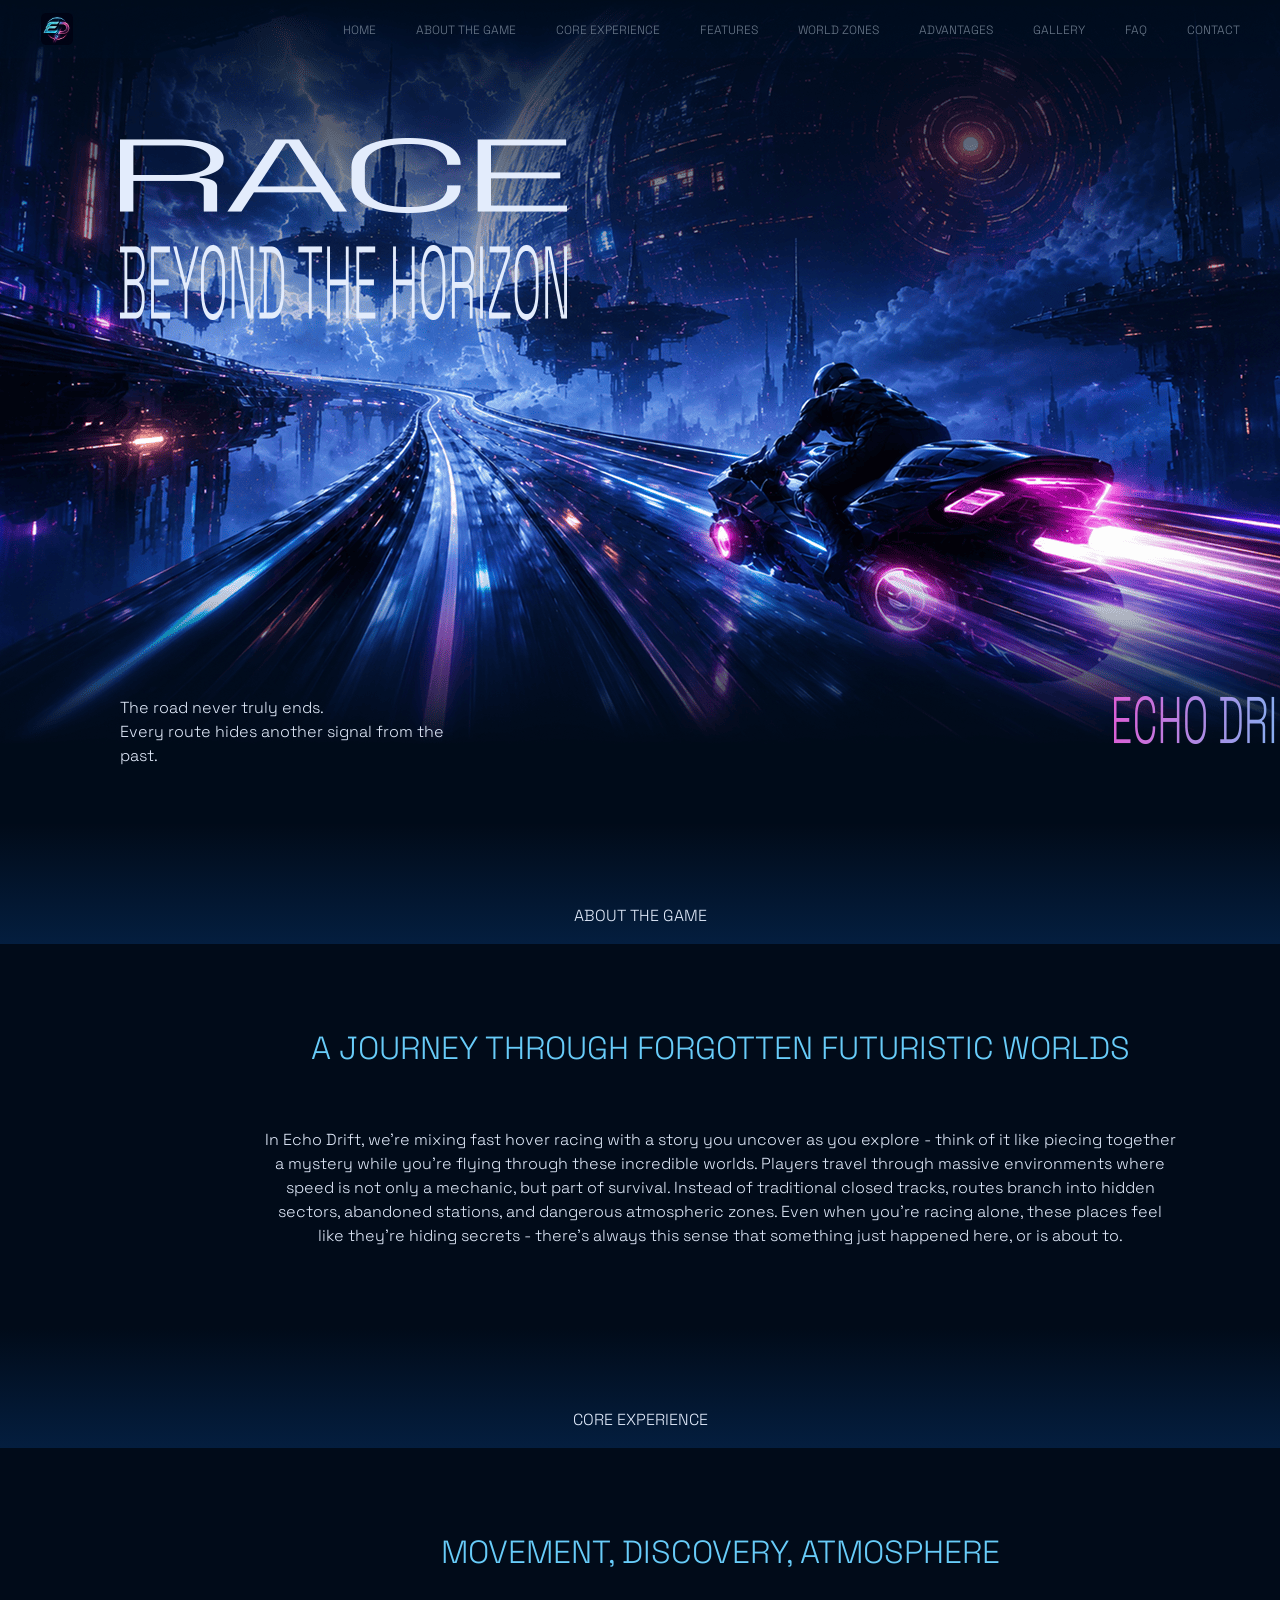
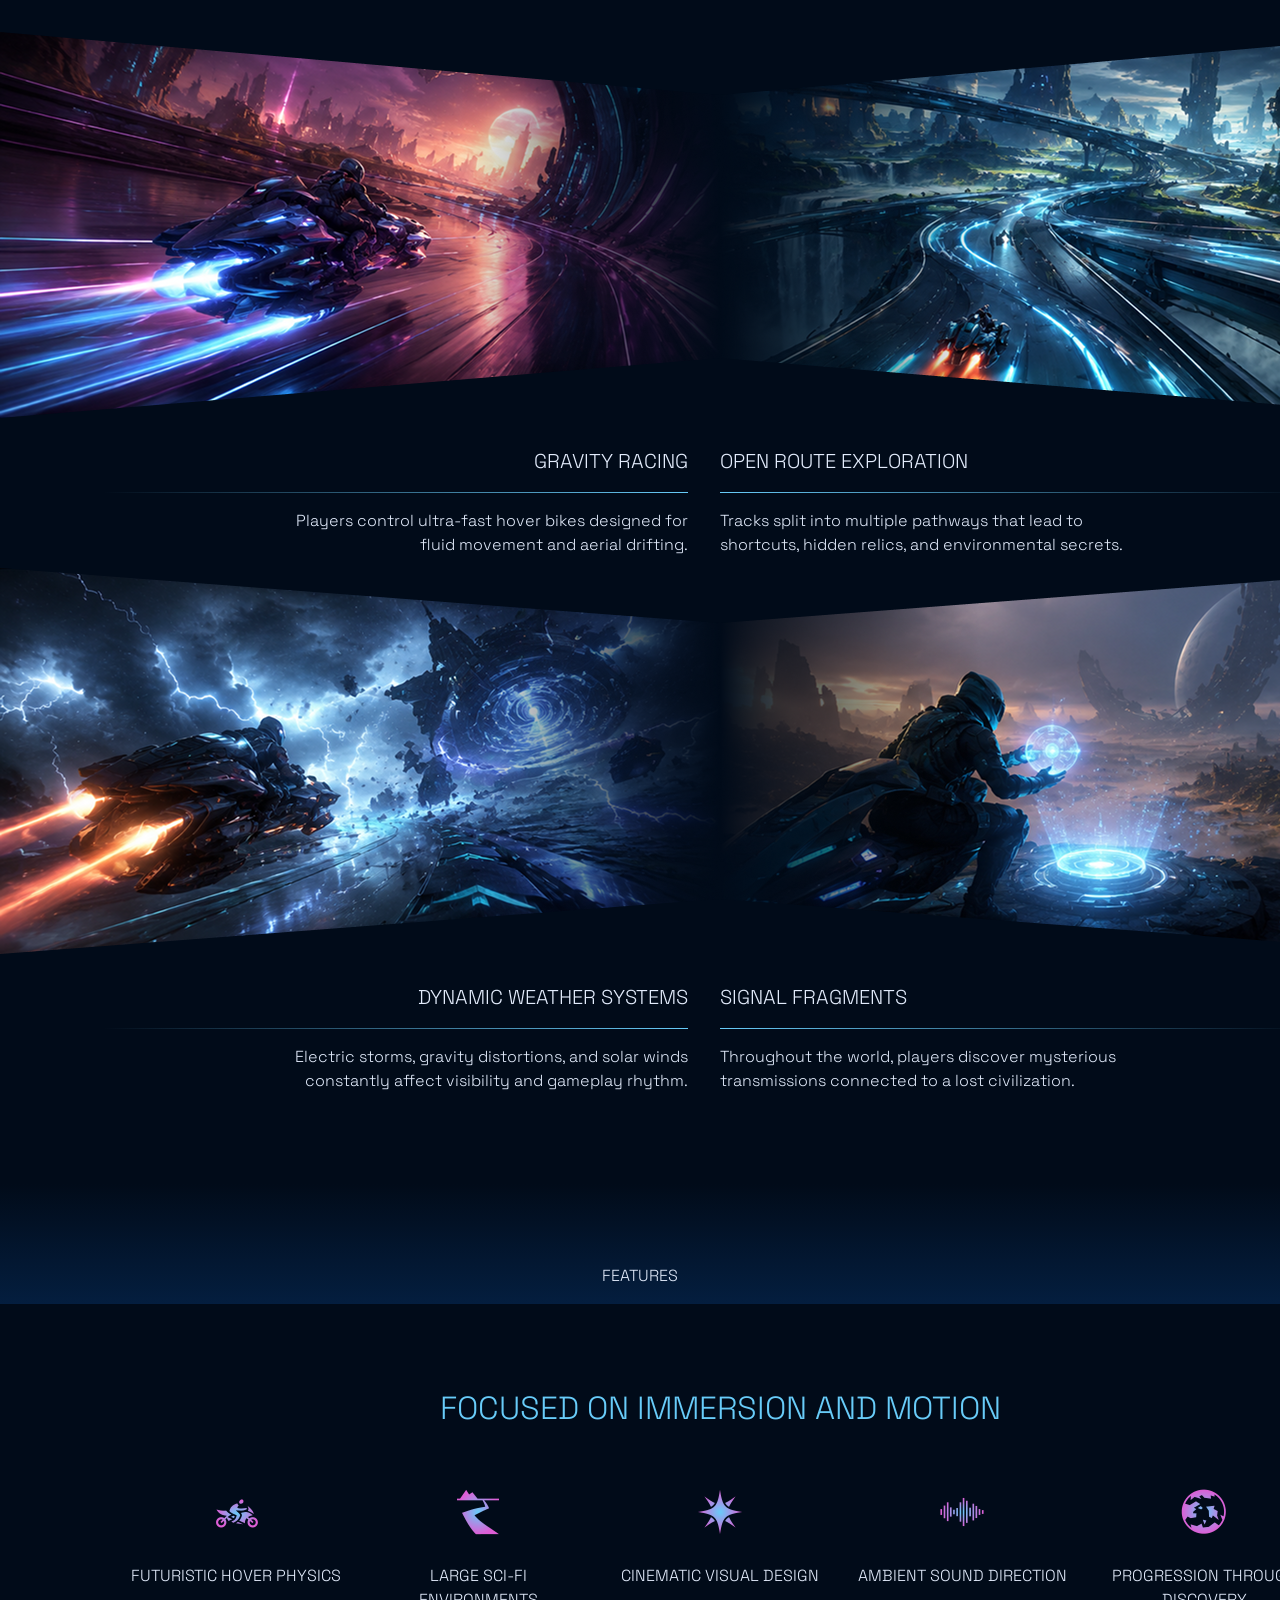
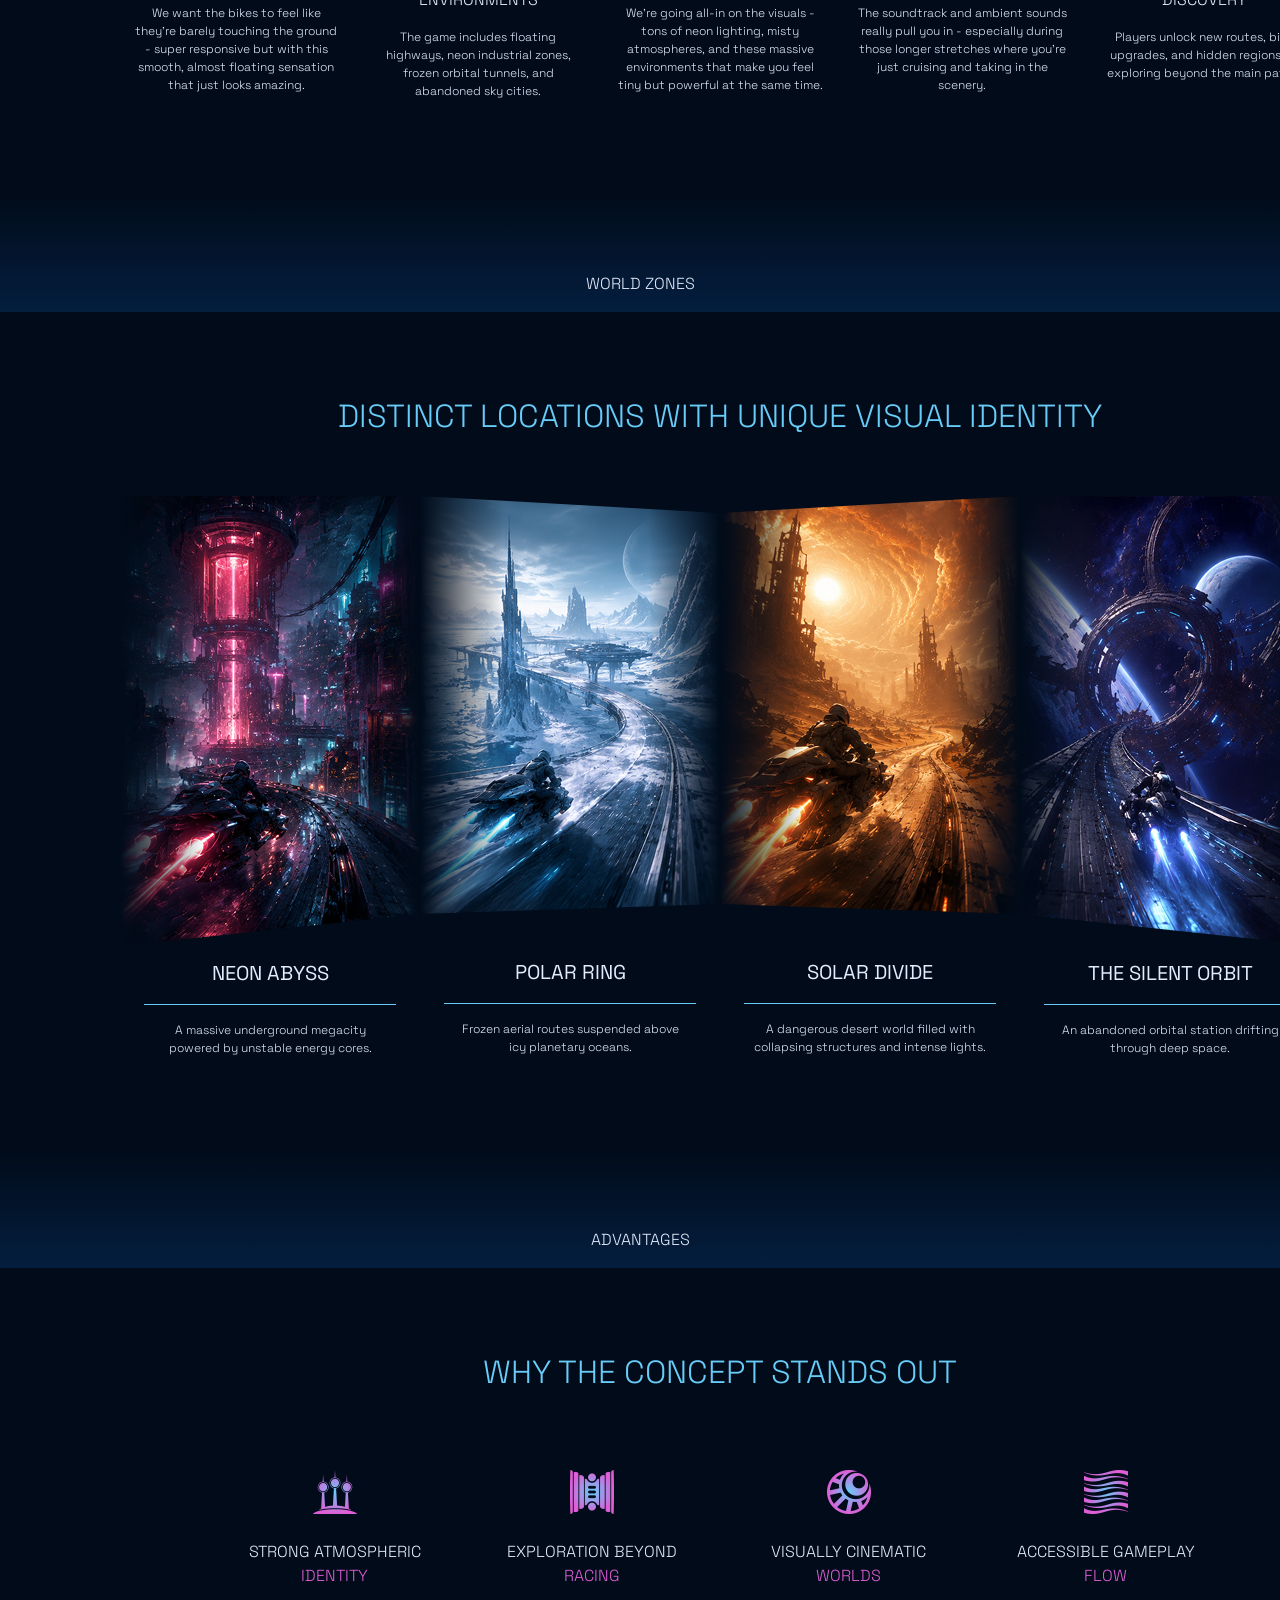
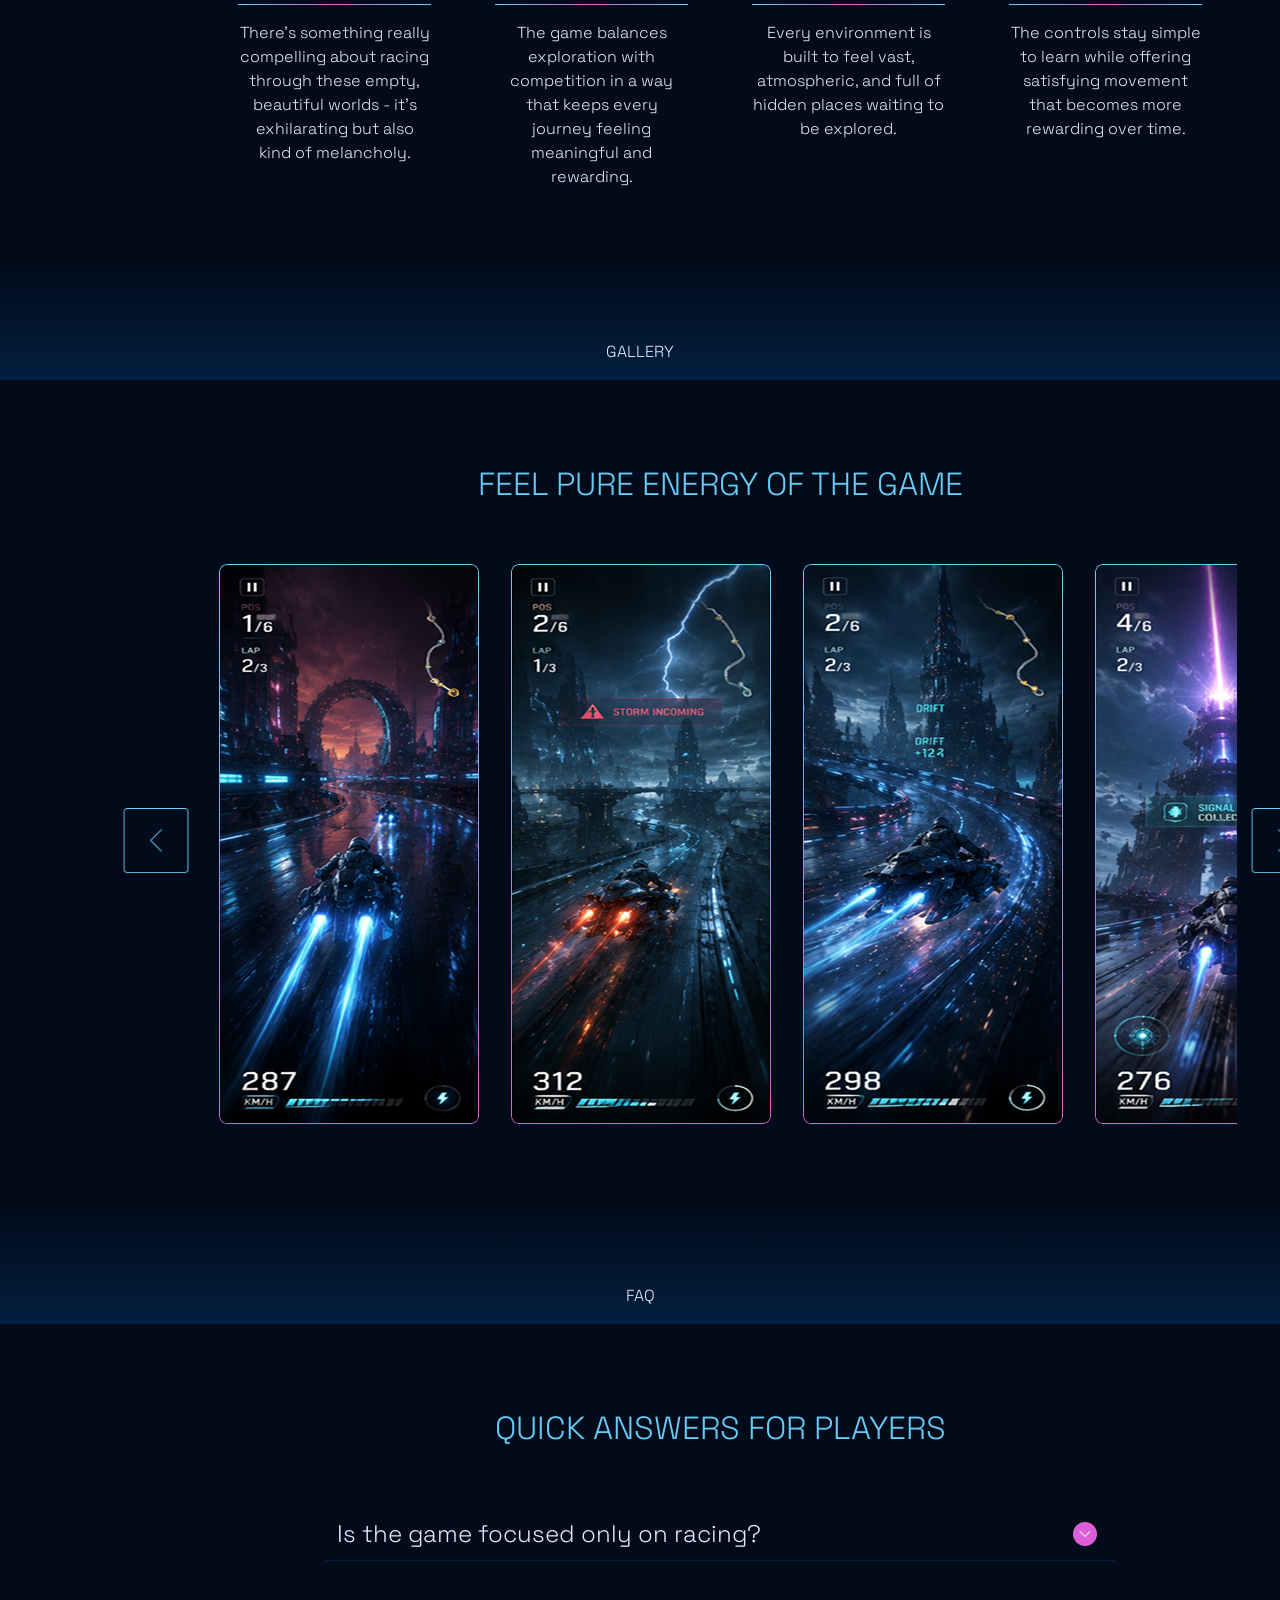
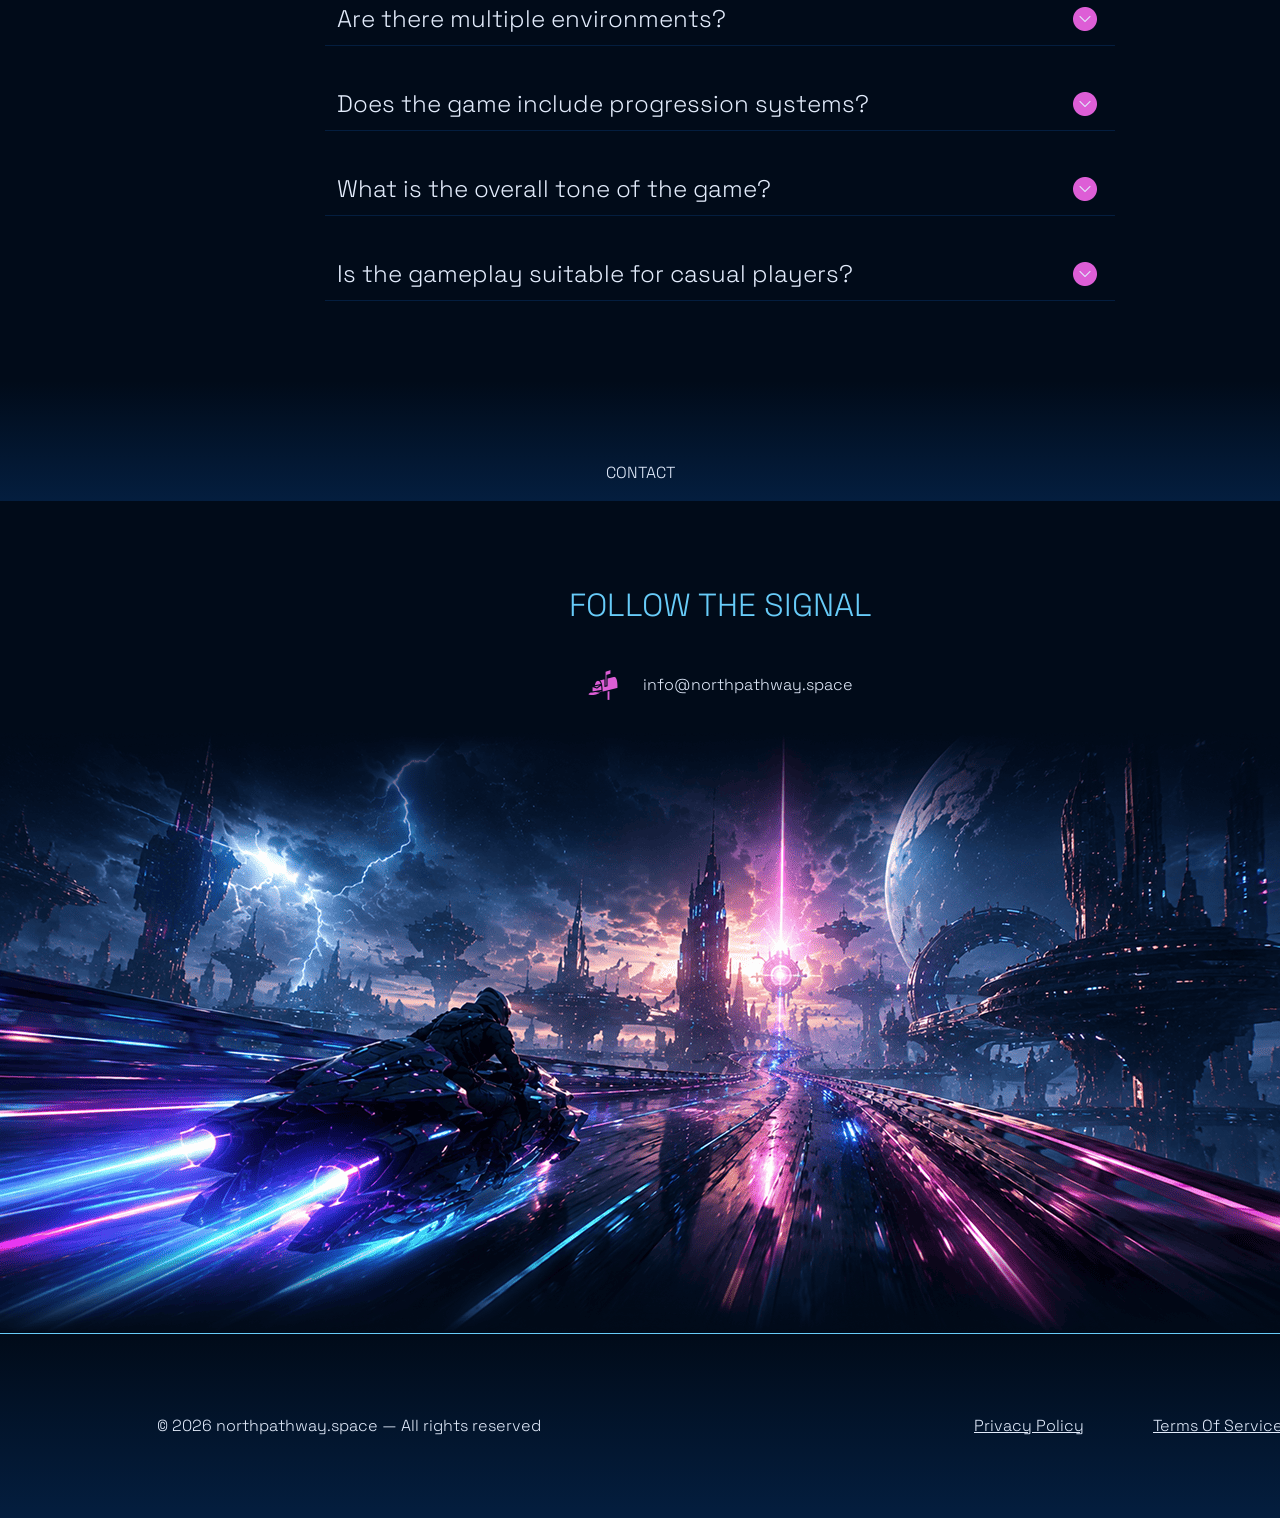
==== commit ac6b79c6: "2" ====
--- a/index.html
+++ b/index.html
@@ -3,7 +3,7 @@
   <head>
     <meta charset="UTF-8" />
     <meta name="viewport" content="width=device-width, initial-scale=1.0" />
-    <title>Bubble Brigade</title>
+    <title>Echo Drift</title>
     <link rel="icon" href="img/fav_500.png" />
 
     <link rel="stylesheet" type="text/css" href="slick/slick.css" />
@@ -11,68 +11,65 @@
   </head>
 
   <body>
-    <header class="a-g-header">
-      <div class="a-g-header-background"></div>
-      <nav class="a-g-navigation">
-        <ul class="a-g-navigation-list">
-          <li class="a-g-navigation-item">
-            <a href="/" class="a-g-navigation-link">
+    <header class="a-h-header">
+      <div class="a-h-header-background"></div>
+      <nav class="a-h-navigation">
+        <ul class="a-h-navigation-list">
+          <li class="a-h-navigation-item">
+            <a href="/" class="a-h-navigation-link">
               <img
-                class="a-g-title-img a-g-navigation-img"
+                class="a-h-title-img a-h-navigation-img"
                 alt="logo"
                 src="img/fav.png"
                 style="width: 32px"
               />
             </a>
           </li>
-          <li class="a-g-navigation-item">
-            <a href="/" class="a-g-navigation-link">Home</a>
-          </li>
-          <li class="a-g-navigation-item">
-            <a href="/#about" class="a-g-navigation-link">About the Game</a>
-          </li>
-          <li class="a-g-navigation-item">
-            <a href="/#why" class="a-g-navigation-link">Match Modes</a>
-          </li>
-          <li class="a-g-navigation-item">
-            <a href="/#uniqueness" class="a-g-navigation-link">Features</a>
-          </li>
-
-          <li class="a-g-navigation-item">
-            <a href="/#how" class="a-g-navigation-link">Characters</a>
-          </li>
-          <li class="a-g-navigation-item">
-            <a href="/#characters" class="a-g-navigation-link">Arena Worlds</a>
-          </li>
-          <li class="a-g-navigation-item">
-            <a href="/#features" class="a-g-navigation-link">Advantages</a>
-          </li>
-
-          <li class="a-g-navigation-item">
-            <a href="/#reviews" class="a-g-navigation-link">Reviews</a>
-          </li>
-          <li class="a-g-navigation-item">
-            <a href="/#faq" class="a-g-navigation-link">FAQ</a>
-          </li>
-          <li class="a-g-navigation-item">
-            <a href="/#gallery" class="a-g-navigation-link">Contact</a>
+          <li class="a-h-navigation-item">
+            <a href="/" class="a-h-navigation-link">Home</a>
+          </li>
+          <li class="a-h-navigation-item">
+            <a href="/#about" class="a-h-navigation-link">About the Game</a>
+          </li>
+          <li class="a-h-navigation-item">
+            <a href="/#why" class="a-h-navigation-link">Core Experience</a>
+          </li>
+          <li class="a-h-navigation-item">
+            <a href="/#uniqueness" class="a-h-navigation-link">Features</a>
+          </li>
+
+          <li class="a-h-navigation-item">
+            <a href="/#how" class="a-h-navigation-link">World Zones</a>
+          </li>
+          <li class="a-h-navigation-item">
+            <a href="/#characters" class="a-h-navigation-link">Advantages</a>
+          </li>
+          <li class="a-h-navigation-item">
+            <a href="/#features" class="a-h-navigation-link">Gallery</a>
+          </li>
+
+          <li class="a-h-navigation-item">
+            <a href="/#faq" class="a-h-navigation-link">FAQ</a>
+          </li>
+          <li class="a-h-navigation-item">
+            <a href="/#gallery" class="a-h-navigation-link">Contact</a>
           </li>
         </ul>
 
-        <div class="a-g-header-button-wrapper">
-          <a href="/" class="a-g-policy-terms-header-icon-menu">
+        <div class="a-h-header-button-wrapper">
+          <a href="/" class="a-h-policy-terms-header-icon-menu">
             <img
               href="/"
-              class="a-g-title-img"
+              class="a-h-title-img"
               alt="logo"
               src="img/fav.png"
               style="width: 24px"
             />
           </a>
 
-          <button type="button" class="a-g-header-icon-button" data-menu-button>
+          <button type="button" class="a-h-header-icon-button" data-menu-button>
             <svg
-              class="a-g-header-icon a-g-header-icon-menu"
+              class="a-h-header-icon a-h-header-icon-menu"
               width="24"
               height="24"
               viewBox="0 0 24 24"
@@ -81,13 +78,13 @@
             >
               <path
                 d="M6 8H17M6 16H17M6 12H17"
-                stroke="#100F20"
+                stroke="#E3ECFC"
                 stroke-linecap="square"
               />
             </svg>
 
             <svg
-              class="a-g-header-icon a-g-header-icon-close"
+              class="a-h-header-icon a-h-header-icon-close"
               width="24"
               height="24"
               viewBox="0 0 24 24"
@@ -96,7 +93,7 @@
             >
               <path
                 d="M8 8L12 12M12 12L8 16M12 12L16 16M12 12L16 8"
-                stroke="#100F20"
+                stroke="#E3ECFC"
                 stroke-linecap="square"
                 stroke-linejoin="round"
               />
@@ -107,515 +104,466 @@
     </header>
 
     <main>
-      <section class="a-g-home" id="home">
-        <div class="a-g-home-container">
-          <div class="a-g-home-container-top">
-            <h1 class="a-g-home-title-img">Bubble Brigade</h1>
-            <h2 class="a-g-home-title">Bounce Into the Madness</h2>
-            <p class="a-g-home-text">
-              Every match becomes complete chaos – it has never looked this
-              cute!
+      <section class="a-h-home" id="home">
+        <div class="a-h-home-container">
+          <h1>
+            <img
+              class="a-h-home-title-img"
+              src="/img/Frame 47496.png"
+              alt="RACE BEYOND THE HORIZON"
+            />
+          </h1>
+          <div class="a-h-home-container-top">
+            <h2 class="a-h-home-title">
+              The road never truly ends. <br />
+              Every route hides another signal from the past.
+            </h2>
+            <div>
+              <img
+                class="a-h-home-text"
+                src="/img/Echo Drift.png"
+                alt="Echo Drift"
+              />
+            </div>
+          </div>
+        </div>
+      </section>
+      <section class="a-h-about" id="about">
+        <div>
+          <div class="a-h-about-title-divs">
+            <h2 class="a-h-about-title">About the Game</h2>
+          </div>
+
+          <div class="a-h-about-container">
+            <h3 class="a-h-about-title-two">
+              A journey through forgotten futuristic worlds
+            </h3>
+            <p class="a-h-about-text">
+              In Echo Drift, we're mixing fast hover racing with a story you
+              uncover as you explore - think of it like piecing together a
+              mystery while you're flying through these incredible worlds.
+              Players travel through massive environments where speed is not
+              only a mechanic, but part of survival. Instead of traditional
+              closed tracks, routes branch into hidden sectors, abandoned
+              stations, and dangerous atmospheric zones. Even when you're racing
+              alone, these places feel like they're hiding secrets - there's
+              always this sense that something just happened here, or is about
+              to.
             </p>
           </div>
         </div>
       </section>
-      <section class="a-g-about" id="about">
-        <div>
-          <div class="a-g-about-title-divs">
-            <h2 class="a-g-about-title">About the Game</h2>
+      <article class="a-h-why" id="why">
+        <span style="display: none"
+          >Generated: 2026-07-16, Hash: a-h-qk-a-h-39fd7x</span
+        >
+        <div class="a-h-about-title-divs">
+          <h2 class="a-h-about-title">Core Experience</h2>
+        </div>
+        <div class="a-h-why-container">
+          <h3 class="a-h-about-title-two" style="padding: 0 16px">
+            Movement, discovery, atmosphere
+          </h3>
+          <dl class="a-h-why-list">
+            <div>
+              <div class="a-h-why-item">
+                <figure class="a-h-why-img">
+                  <img class="a-h-why-img" src="img/1 (1).png" alt="" />
+                </figure>
+                <dt class="a-h-why-text-bold">Gravity Racing</dt>
+                <dd class="a-h-why-text">
+                  Players control ultra-fast hover bikes designed for fluid
+                  movement and aerial drifting.
+                </dd>
+              </div>
+            </div>
+            <div>
+              <div class="a-h-why-item a-h-why-item-two">
+                <figure class="a-h-why-img">
+                  <img class="a-h-why-img" src="img/1 (2).png" alt="" />
+                </figure>
+                <dt
+                  class="a-h-why-text-bold a-h-why-item-two a-h-why-item-twoq"
+                >
+                  Open Route Exploration
+                </dt>
+                <dd class="a-h-why-text a-h-why-item-two">
+                  Tracks split into multiple pathways that lead to shortcuts,
+                  hidden relics, and environmental secrets.
+                </dd>
+              </div>
+            </div>
+            <div>
+              <div class="a-h-why-item">
+                <figure class="a-h-why-img">
+                  <img class="a-h-why-img" src="img/1 (3).png" alt="" />
+                </figure>
+                <dt class="a-h-why-text-bold">Dynamic Weather Systems</dt>
+                <dd class="a-h-why-text">
+                  Electric storms, gravity distortions, and solar winds
+                  constantly affect visibility and gameplay rhythm.
+                </dd>
+              </div>
+            </div>
+            <div>
+              <div class="a-h-why-item">
+                <figure class="a-h-why-img">
+                  <img class="a-h-why-img" src="img/1 (4).png" alt="" />
+                </figure>
+                <dt
+                  class="a-h-why-text-bold a-h-why-item-two a-h-why-item-twoq"
+                >
+                  Signal Fragments
+                </dt>
+                <dd class="a-h-why-text a-h-why-item-two">
+                  Throughout the world, players discover mysterious
+                  transmissions connected to a lost civilization.
+                </dd>
+              </div>
+            </div>
+          </dl>
+        </div>
+      </article>
+      <section class="a-h-uniqueness" id="uniqueness">
+        <div class="a-h-about-title-divs">
+          <h2 class="a-h-about-title">Features</h2>
+        </div>
+        <div class="a-h-uniqueness-container">
+          <h3 class="a-h-about-title-two">Focused on immersion and motion</h3>
+          <div class="a-h-uniqueness-list">
+            <div class="a-h-uniqueness-item">
+              <img class="a-h-uniqueness-img" src="/img/2 (1).png" alt="" />
+              <div>
+                <p class="a-h-uniqueness-text-bold">Futuristic Hover Physics</p>
+                <p class="a-h-uniqueness-text">
+                  We want the bikes to feel like they're barely touching the
+                  ground - super responsive but with this smooth, almost
+                  floating sensation that just looks amazing.
+                </p>
+              </div>
+            </div>
+            <div class="a-h-uniqueness-item">
+              <img class="a-h-uniqueness-img" src="/img/2 (2).png" alt="" />
+              <div>
+                <p class="a-h-uniqueness-text-bold">
+                  Large Sci-Fi Environments
+                </p>
+                <p class="a-h-uniqueness-text">
+                  The game includes floating highways, neon industrial zones,
+                  frozen orbital tunnels, and abandoned sky cities.
+                </p>
+              </div>
+            </div>
+            <div class="a-h-uniqueness-item">
+              <img class="a-h-uniqueness-img" src="/img/2 (3).png" alt="" />
+              <div>
+                <p class="a-h-uniqueness-text-bold">Cinematic Visual Design</p>
+                <p class="a-h-uniqueness-text">
+                  We're going all-in on the visuals - tons of neon lighting,
+                  misty atmospheres, and these massive environments that make
+                  you feel tiny but powerful at the same time.
+                </p>
+              </div>
+            </div>
+            <div class="a-h-uniqueness-item">
+              <img class="a-h-uniqueness-img" src="/img/2 (4).png" alt="" />
+              <div>
+                <p class="a-h-uniqueness-text-bold">Ambient Sound Direction</p>
+                <p class="a-h-uniqueness-text">
+                  The soundtrack and ambient sounds really pull you in -
+                  especially during those longer stretches where you're just
+                  cruising and taking in the scenery.
+                </p>
+              </div>
+            </div>
+            <div class="a-h-uniqueness-item">
+              <img class="a-h-uniqueness-img" src="/img/2 (5).png" alt="" />
+              <div>
+                <p class="a-h-uniqueness-text-bold">
+                  Progression Through Discovery
+                </p>
+                <p class="a-h-uniqueness-text">
+                  Players unlock new routes, bike upgrades, and hidden regions
+                  by exploring beyond the main paths.
+                </p>
+              </div>
+            </div>
           </div>
-
-          <div class="a-g-about-container">
-            <h3 class="a-g-about-title-two">
-              We wanted everything to be <br />
-              breakable and bouncy
-            </h3>
-            <p class="a-g-about-text">
-              Bubble Brigade throws players into unpredictable battles where the
-              environment constantly changes. Instead of realistic combat, the
-              focus is on funny movement, ridiculous gadgets, and exaggerated
-              cartoon reactions. The maps are constantly doing weird stuff - you
-              never know what's gonna happen next.
-            </p>
-          </div>
-        </div>
-      </section>
-      <article class="a-g-why" id="why">
-        <span style="display: none"
-          >Generated: 2026-07-151, Hash: a-g-qk-a-g-39fd7x</span
-        >
-        <div class="a-g-about-title-divs">
-          <h2 class="a-g-about-title">Match Modes</h2>
-        </div>
-        <div class="a-g-why-container">
-          <h3 class="a-g-about-title-two">Different ways to create mayhem</h3>
-          <dl class="a-g-why-list">
-            <div>
-              <div class="a-g-why-item">
-                <figure class="a-g-why-img">
-                  <img class="a-g-why-img" src="img/1 (1).png" alt="" />
-                </figure>
-                <dt class="a-g-why-text-bold">Balloon Blitz</dt>
-                <dd class="a-g-why-text">
-                  Push opponents out of floating arenas.
-                </dd>
-              </div>
-            </div>
-            <div>
-              <div class="a-g-why-item">
-                <figure class="a-g-why-img">
-                  <img class="a-g-why-img" src="img/1 (2).png" alt="" />
-                </figure>
-                <dt class="a-g-why-text-bold">Candy Clash</dt>
-                <dd class="a-g-why-text">
-                  Collect sweets while avoiding environmental traps.
-                </dd>
-              </div>
-            </div>
-            <div>
-              <div class="a-g-why-item">
-                <figure class="a-g-why-img">
-                  <img class="a-g-why-img" src="img/1 (3).png" alt="" />
-                </figure>
-                <dt class="a-g-why-text-bold">Paint Panic</dt>
-                <dd class="a-g-why-text">
-                  Cover the arena in your team’s color before time runs out.
-                </dd>
-              </div>
-            </div>
-            <div>
-              <div class="a-g-why-item">
-                <figure class="a-g-why-img">
-                  <img class="a-g-why-img" src="img/1 (4).png" alt="" />
-                </figure>
-                <dt class="a-g-why-text-bold">Jelly Survival</dt>
-                <dd class="a-g-why-text">
-                  Stay alive while platforms collapse beneath players.
-                </dd>
-              </div>
-            </div>
-          </dl>
-          <dl class="a-g-why-lists">
-            <div>
-              <div class="a-g-why-item">
-                <figure class="a-g-why-img">
-                  <img class="a-g-why-img" src="img/1 (1).png" alt="" />
-                </figure>
-                <dt class="a-g-why-text-bold">Balloon Blitz</dt>
-                <dd class="a-g-why-text">
-                  Push opponents out of floating arenas.
-                </dd>
-              </div>
-            </div>
-            <div>
-              <div class="a-g-why-item">
-                <figure class="a-g-why-img">
-                  <img class="a-g-why-img" src="img/1 (2).png" alt="" />
-                </figure>
-                <dt class="a-g-why-text-bold">Candy Clash</dt>
-                <dd class="a-g-why-text">
-                  Collect sweets while avoiding environmental traps.
-                </dd>
-              </div>
-            </div>
-            <div>
-              <div class="a-g-why-item">
-                <figure class="a-g-why-img">
-                  <img class="a-g-why-img" src="img/1 (3).png" alt="" />
-                </figure>
-                <dt class="a-g-why-text-bold">Paint Panic</dt>
-                <dd class="a-g-why-text">
-                  Cover the arena in your team’s color before time runs out.
-                </dd>
-              </div>
-            </div>
-            <div>
-              <div class="a-g-why-item">
-                <figure class="a-g-why-img">
-                  <img class="a-g-why-img" src="img/1 (4).png" alt="" />
-                </figure>
-                <dt class="a-g-why-text-bold">Jelly Survival</dt>
-                <dd class="a-g-why-text">
-                  Stay alive while platforms collapse beneath players.
-                </dd>
-              </div>
-            </div>
-          </dl>
-        </div>
-      </article>
-      <section class="a-g-uniqueness" id="uniqueness">
-        <div class="a-g-about-title-divs">
-          <h2 class="a-g-about-title">Features</h2>
-        </div>
-        <div class="a-g-uniqueness-container">
-          <h3 class="a-g-about-title-two">
-            We just wanted to make something <br />
-            that'd keep you laughing
+        </div>
+      </section>
+      <section class="a-h-how" id="how">
+        <div class="a-h-about-title-divs">
+          <h2 class="a-h-about-title">World Zones</h2>
+        </div>
+        <div class="a-h-how-container">
+          <h3 class="a-h-about-title-two">
+            Distinct locations with unique visual identity
           </h3>
-          <div class="a-g-uniqueness-list">
-            <div class="a-g-uniqueness-item">
-              <img class="a-g-uniqueness-img" src="/img/2 (1).png" alt="" />
-              <div>
-                <p class="a-g-uniqueness-text-bold">
-                  Cartoon Physics <br />
-                  Gameplay
-                </p>
-                <p class="a-g-uniqueness-text">
-                  Characters bounce, slide, and fly across arenas.
-                </p>
-              </div>
-            </div>
-            <div class="a-g-uniqueness-item">
-              <img class="a-g-uniqueness-img" src="/img/2 (2).png" alt="" />
-              <div>
-                <p class="a-g-uniqueness-text-bold">Creative Gadgets</p>
-                <p class="a-g-uniqueness-text">
-                  Use spring hammers, bubble cannons, sticky slime, and more.
-                </p>
-              </div>
-            </div>
-            <div class="a-g-uniqueness-item">
-              <img class="a-g-uniqueness-img" src="/img/2 (3).png" alt="" />
-              <div>
-                <p class="a-g-uniqueness-text-bold">Dynamic Arenas</p>
-                <p class="a-g-uniqueness-text">
-                  Maps constantly change during matches. Be ready for surprises!
-                </p>
-              </div>
-            </div>
-            <div class="a-g-uniqueness-item">
-              <img class="a-g-uniqueness-img" src="/img/2 (4).png" alt="" />
-              <div>
-                <p class="a-g-uniqueness-text-bold">Multiplayer Party Energy</p>
-                <p class="a-g-uniqueness-text">
-                  Focused on short chaotic sessions with friends.
-                </p>
-              </div>
-            </div>
-            <div class="a-g-uniqueness-item">
-              <img class="a-g-uniqueness-img" src="/img/2 (5).png" alt="" />
-              <div>
-                <p class="a-g-uniqueness-text-bold">Bright Animated Visuals</p>
-                <p class="a-g-uniqueness-text">
-                  Highly colorful worlds with playful effects.
-                </p>
-              </div>
-            </div>
-          </div>
-        </div>
-      </section>
-      <section class="a-g-how" id="how">
-        <div class="a-g-about-title-divs">
-          <h2 class="a-g-about-title">Characters</h2>
-        </div>
-        <div class="a-g-how-container">
-          <h3 class="a-g-about-title-two">
-            These little guys have way too much attitude
-          </h3>
-
-          <ul class="a-g-how-list">
-            <li class="a-g-how-item">
-              <img class="a-g-how-img" src="/img/3 (1).png" alt="image" />
-              <p class="a-g-how-text-bold">Bobo</p>
-              <p class="a-g-how-text">
-                An energetic troublemaker obsessed with gadgets.
-              </p>
-            </li>
-            <li class="a-g-how-item">
-              <img class="a-g-how-img" src="/img/3 (2).png" alt="image" />
-              <p class="a-g-how-text-bold">Mimi Pop</p>
-              <p class="a-g-how-text">
-                A fearless competitor armed with explosive bubble bombs.
-              </p>
-            </li>
-            <li class="a-g-how-item">
-              <img class="a-g-how-img" src="/img/3 (3).png" alt="image" />
-              <p class="a-g-how-text-bold">Captain Wobble</p>
-              <p class="a-g-how-text">
-                A clumsy pirate who somehow wins by accident.
-              </p>
-            </li>
-            <li class="a-g-how-item">
-              <img class="a-g-how-img" src="/img/3 (4).png" alt="image" />
-              <p class="a-g-how-text-bold">Fizzy</p>
-              <p class="a-g-how-text">
-                A hyperactive inventor creating unstable weapons.
-              </p>
-            </li>
-          </ul>
-        </div>
-      </section>
-      <section class="a-g-characters" id="characters">
-        <div class="a-g-about-title-divs">
-          <h2 class="a-g-about-title">Arena Worlds</h2>
-        </div>
-        <div class="a-g-characters-container">
-          <h3 class="a-g-about-title-two">Every location feels different</h3>
-
-          <ul class="a-g-characters-list">
-            <li class="a-g-characters-item">
-              <img class="a-g-characters-img" src="/img/4 (1).png" alt="" />
-              <p class="a-g-characters-text-bold">Sugar Splash Park</p>
-              <p class="a-g-characters-text">
-                Candy-themed slides and bouncing platforms.
-              </p>
-            </li>
-            <li class="a-g-characters-item">
-              <img class="a-g-characters-img" src="/img/4 (2).png" alt="" />
-              <p class="a-g-characters-text-bold">Cloud Carnival</p>
-              <p class="a-g-characters-text">
-                Floating arenas above soft and colorful skies.
-              </p>
-            </li>
-            <li class="a-g-characters-item">
-              <img class="a-g-characters-img" src="/img/4 (3).png" alt="" />
-              <p class="a-g-characters-text-bold">Slime Factory</p>
-              <p class="a-g-characters-text">
-                Chaotic industrial map filled with moving hazards.
-              </p>
-            </li>
-          </ul>
-        </div>
-      </section>
-      <section class="a-g-features" id="features">
-        <div class="a-g-about-title-divs">
-          <h2 class="a-g-about-title">Advantages</h2>
-        </div>
-        <div class="a-g-features-container">
-          <h3 class="a-g-about-title-two">Why players keep coming back</h3>
-          <div class="a-g-features-div">
-            <ul class="a-g-features-list">
-              <li class="a-g-features-item">
-                <img
-                  class="a-g-features-img"
-                  src="/img/Ellipse 1.png"
-                  alt="image"
-                />
+
+          <ul class="a-h-how-list">
+            <li>
+              <div class="a-h-how-item">
+                <img class="a-h-how-img" src="/img/3 (1).png" alt="image" />
                 <div>
-                  <p class="a-g-features-text-bold">Easy to Start</p>
-                  <p class="a-g-features-text">
-                    Simple controls and fast matches.
+                  <p class="a-h-how-text-bold">Neon Abyss</p>
+                  <p class="a-h-how-text">
+                    A massive underground megacity powered by unstable energy
+                    cores.
                   </p>
                 </div>
-              </li>
-              <li class="a-g-features-item">
-                <img
-                  class="a-g-features-img"
-                  src="/img/Ellipse 1.png"
-                  alt="image"
-                />
+              </div>
+            </li>
+            <li>
+              <div class="a-h-how-item">
+                <img class="a-h-how-img" src="/img/3 (2).png" alt="image" />
                 <div>
-                  <p class="a-g-features-text-bold">Funny Social Gameplay</p>
-                  <p class="a-g-features-text">
-                    Designed around unpredictable moments.
+                  <p class="a-h-how-text-bold">Polar Ring</p>
+                  <p class="a-h-how-text">
+                    Frozen aerial routes suspended above icy planetary oceans.
                   </p>
                 </div>
-              </li>
-              <li class="a-g-features-item">
-                <img
-                  class="a-g-features-img"
-                  src="/img/Ellipse 1.png"
-                  alt="image"
-                />
+              </div>
+            </li>
+            <li>
+              <div class="a-h-how-item">
+                <img class="a-h-how-img" src="/img/3 (3).png" alt="image" />
                 <div>
-                  <p class="a-g-features-text-bold">
-                    Strong Visual Personality
-                  </p>
-                  <p class="a-g-features-text">
-                    Bright and memorable cartoon style.
+                  <p class="a-h-how-text-bold">Solar Divide</p>
+                  <p class="a-h-how-text">
+                    A dangerous desert world filled with collapsing structures
+                    and intense lights.
                   </p>
                 </div>
-              </li>
-              <li class="a-g-features-item">
-                <img
-                  class="a-g-features-img"
-                  src="/img/Ellipse 1.png"
-                  alt="image"
-                />
+              </div>
+            </li>
+            <li>
+              <div class="a-h-how-item">
+                <img class="a-h-how-img" src="/img/3 (4).png" alt="image" />
                 <div>
-                  <p class="a-g-features-text-bold">High Replayability</p>
-                  <p class="a-g-features-text">Every match feels different.</p>
+                  <p class="a-h-how-text-bold">The Silent Orbit</p>
+                  <p class="a-h-how-text">
+                    An abandoned orbital station drifting through deep space.
+                  </p>
                 </div>
-              </li>
-            </ul>
-            <img class="a-g-features-imga" src="/img/advsPic.png" alt="image" />
+              </div>
+            </li>
+          </ul>
+        </div>
+      </section>
+      <section class="a-h-characters" id="characters">
+        <div class="a-h-about-title-divs">
+          <h2 class="a-h-about-title">Advantages</h2>
+        </div>
+        <div class="a-h-characters-container">
+          <h3 class="a-h-about-title-two">Why the concept stands out</h3>
+
+          <ul class="a-h-characters-list">
+            <li class="a-h-characters-item">
+              <img class="a-h-characters-img" src="/img/4 (1).png" alt="" />
+              <p class="a-h-characters-text-bold">
+                Strong Atmospheric <span>Identity</span>
+              </p>
+              <p class="a-h-characters-text">
+                There's something really compelling about racing through these
+                empty, beautiful worlds - it's exhilarating but also kind of
+                melancholy.
+              </p>
+            </li>
+            <li class="a-h-characters-item">
+              <img class="a-h-characters-img" src="/img/4 (2).png" alt="" />
+              <p class="a-h-characters-text-bold">
+                Exploration Beyond <span>Racing</span>
+              </p>
+              <p class="a-h-characters-text">
+                The game balances exploration with competition in a way that
+                keeps every journey feeling meaningful and rewarding.
+              </p>
+            </li>
+            <li class="a-h-characters-item">
+              <img class="a-h-characters-img" src="/img/4 (3).png" alt="" />
+              <p class="a-h-characters-text-bold">
+                Visually Cinematic <span>Worlds</span>
+              </p>
+              <p class="a-h-characters-text">
+                Every environment is built to feel vast, atmospheric, and full
+                of hidden places waiting to be explored.
+              </p>
+            </li>
+            <li class="a-h-characters-item">
+              <img class="a-h-characters-img" src="/img/4 (4).png" alt="" />
+              <p class="a-h-characters-text-bold">
+                Accessible Gameplay <span>Flow</span>
+              </p>
+              <p class="a-h-characters-text">
+                The controls stay simple to learn while offering satisfying
+                movement that becomes more rewarding over time.
+              </p>
+            </li>
+          </ul>
+        </div>
+      </section>
+      <section class="a-h-features" id="features">
+        <div class="a-h-about-title-divs">
+          <h2 class="a-h-about-title">Gallery</h2>
+        </div>
+        <div class="a-h-features-container">
+          <h3 class="a-h-about-title-two">Feel Pure energy of the game</h3>
+
+          <ul class="a-h-features-list">
+            <li class="a-h-features-item">
+              <img class="a-h-features-img" src="/img/gal1.png" alt="image" />
+            </li>
+            <li class="a-h-features-item">
+              <img class="a-h-features-img" src="/img/gal2.png" alt="image" />
+            </li>
+            <li class="a-h-features-item">
+              <img class="a-h-features-img" src="/img/gal3.png" alt="image" />
+            </li>
+            <li class="a-h-features-item">
+              <img class="a-h-features-img" src="/img/gal4.png" alt="image" />
+            </li>
+            <li class="a-h-features-item">
+              <img class="a-h-features-img" src="/img/gal5.png" alt="image" />
+            </li>
+            <li class="a-h-features-item">
+              <img class="a-h-features-img" src="/img/gal6.png" alt="image" />
+            </li>
+            <li class="a-h-features-item">
+              <img class="a-h-features-img" src="/img/gal7.png" alt="image" />
+            </li>
+            <li class="a-h-features-item">
+              <img class="a-h-features-img" src="/img/gal8.png" alt="image" />
+            </li>
+          </ul>
+          <div class="a-h-gallery-button-container">
+            <button class="a-h-gallery-button a-h-features-list-left">
+              <img
+                class="a-h-gallery-button-icon"
+                src="img/arrow_left.png"
+                alt="left button"
+              />
+            </button>
+            <button class="a-h-gallery-button a-h-features-list-right">
+              <img
+                class="a-h-gallery-button-icon"
+                src="img/arrow_right.png"
+                alt="right button"
+              />
+            </button>
           </div>
         </div>
       </section>
-      <section class="a-g-reviews" id="reviews">
-        <div class="a-g-about-title-divs">
-          <h2 class="a-g-about-title">Reviews</h2>
-        </div>
-        <div class="a-g-reviews-container">
-          <h3 class="a-g-about-title-two">What players say</h3>
-          <ul class="a-g-reviews-list">
-            <li class="a-g-reviews-item">
-              <div class="a-g-reviews-item-top">
-                <p class="a-g-reviews-text-bold">Andrew D.</p>
-                <img
-                  class="a-g-reviews-img"
-                  src="/img/stars (1).png"
-                  alt="image"
-                />
-              </div>
-              <p class="a-g-reviews-text">
-                “Had a blast playing this with my roommates last weekend. We
-                couldn't stop laughing after every ridiculous match.”
-              </p>
-            </li>
-            <li class="a-g-reviews-item">
-              <div class="a-g-reviews-item-top">
-                <p class="a-g-reviews-text-bold">Emma L.</p>
-                <img
-                  class="a-g-reviews-img"
-                  src="/img/stars (2).png"
-                  alt="image"
-                />
-              </div>
-              <p class="a-g-reviews-text">
-                “The arenas are hilarious and creative. Every map introduces
-                something completely unexpected.”
-              </p>
-            </li>
-            <li class="a-g-reviews-item">
-              <div class="a-g-reviews-item-top">
-                <p class="a-g-reviews-text-bold">Helga R.</p>
-                <img
-                  class="a-g-reviews-img"
-                  src="/img/stars (1).png"
-                  alt="image"
-                />
-              </div>
-              <p class="a-g-reviews-text">
-                “It's like watching Saturday morning cartoons, but you're
-                actually in control of the madness.”
-              </p>
-            </li>
-            <li class="a-g-reviews-item">
-              <div class="a-g-reviews-item-top">
-                <p class="a-g-reviews-text-bold">Thomas R.</p>
-                <img
-                  class="a-g-reviews-img"
-                  src="/img/stars (2).png"
-                  alt="image"
-                />
-              </div>
-              <p class="a-g-reviews-text">
-                “The gadgets make every round unpredictable. No two matches ever
-                seem to play out the same way.”
-              </p>
-            </li>
-            <li class="a-g-reviews-item">
-              <div class="a-g-reviews-item-top">
-                <p class="a-g-reviews-text-bold">Paula N.</p>
-                <img
-                  class="a-g-reviews-img"
-                  src="/img/stars (1).png"
-                  alt="image"
-                />
-              </div>
-              <p class="a-g-reviews-text">
-                “Feels like a playable animated cartoon. The colorful physics
-                make every moment fun to watch.”
-              </p>
-            </li>
-          </ul>
-        </div>
-      </section>
-      <section class="a-g-faq" id="faq">
-        <div class="a-g-about-title-divs">
-          <h2 class="a-g-about-title">FAQ</h2>
-        </div>
-        <div class="a-g-faq-container">
-          <h3 class="a-g-about-title-two">Quick answers</h3>
-
-          <ul class="a-g-faq-list">
-            <li class="a-g-faq-item">
-              <div class="a-g-faq-question" onclick="toggleAnswer(this)">
-                <span>Is the game multiplayer-focused?</span>
-                <button class="a-g-toggle-button">
+
+      <section class="a-h-faq" id="faq">
+        <div class="a-h-about-title-divs">
+          <h2 class="a-h-about-title">FAQ</h2>
+        </div>
+        <div class="a-h-faq-container">
+          <h3 class="a-h-about-title-two">Quick answers for players</h3>
+
+          <ul class="a-h-faq-list">
+            <li class="a-h-faq-item">
+              <div class="a-h-faq-question" onclick="toggleAnswer(this)">
+                <span>Is the game focused only on racing?</span>
+                <button class="a-h-toggle-button">
                   <img src="/img/down.png" alt="Toggle" />
                 </button>
               </div>
-              <div class="a-g-faq-answer">
-                Yes, multiplayer is the core experience.
-              </div>
-            </li>
-            <li class="a-g-faq-item">
-              <div class="a-g-faq-question" onclick="toggleAnswer(this)">
-                <span>Are matches short?</span>
-                <button class="a-g-toggle-button">
+              <div class="a-h-faq-answer">
+                No. It's not just about crossing the finish line first - half
+                the fun is wandering off the main path and discovering what
+                happened to the people who built these places.
+              </div>
+            </li>
+            <li class="a-h-faq-item">
+              <div class="a-h-faq-question" onclick="toggleAnswer(this)">
+                <span>Are there multiple environments?</span>
+                <button class="a-h-toggle-button">
                   <img src="/img/down.png" alt="Toggle" />
                 </button>
               </div>
-              <div class="a-g-faq-answer">
-                Yes, designed for quick fun sessions.
-              </div>
-            </li>
-            <li class="a-g-faq-item">
-              <div class="a-g-faq-question" onclick="toggleAnswer(this)">
-                <span>Do arenas change during gameplay?</span>
-                <button class="a-g-toggle-button">
+              <div class="a-h-faq-answer">
+                Yes. Each world has its own atmosphere, hazards, and visual
+                identity.
+              </div>
+            </li>
+            <li class="a-h-faq-item">
+              <div class="a-h-faq-question" onclick="toggleAnswer(this)">
+                <span>Does the game include progression systems?</span>
+                <button class="a-h-toggle-button">
                   <img src="/img/down.png" alt="Toggle" />
                 </button>
               </div>
-              <div class="a-g-faq-answer">
-                Yes, environments are dynamic and interactive.
-              </div>
-            </li>
-            <li class="a-g-faq-item">
-              <div class="a-g-faq-question" onclick="toggleAnswer(this)">
-                <span>Is the game competitive or casual?</span>
-                <button class="a-g-toggle-button">
+              <div class="a-h-faq-answer">
+                Players unlock upgrades, hidden routes, and new vehicles over
+                time.
+              </div>
+            </li>
+            <li class="a-h-faq-item">
+              <div class="a-h-faq-question" onclick="toggleAnswer(this)">
+                <span>What is the overall tone of the game?</span>
+                <button class="a-h-toggle-button">
                   <img src="/img/down.png" alt="Toggle" />
                 </button>
               </div>
-              <div class="a-g-faq-answer">Mostly casual and party-focused.</div>
-            </li>
-            <li class="a-g-faq-item">
-              <div class="a-g-faq-question" onclick="toggleAnswer(this)">
-                <span>Can different characters use unique gadgets?</span>
-                <button class="a-g-toggle-button">
+              <div class="a-h-faq-answer">
+                Atmospheric, futuristic, and cinematic with moments of calm and
+                speed.
+              </div>
+            </li>
+            <li class="a-h-faq-item">
+              <div class="a-h-faq-question" onclick="toggleAnswer(this)">
+                <span>Is the gameplay suitable for casual players?</span>
+                <button class="a-h-toggle-button">
                   <img src="/img/down.png" alt="Toggle" />
                 </button>
               </div>
-              <div class="a-g-faq-answer">
-                Yes, characters have different gameplay styles.
+              <div class="a-h-faq-answer">
+                Yes. Anyone can pick it up and start having fun, but if you
+                really want to master the physics and find all the secret
+                routes, there's plenty of depth there.
               </div>
             </li>
           </ul>
         </div>
       </section>
-      <section class="a-g-gallery" id="gallery">
-        <div class="a-g-about-title-divs">
-          <h2 class="a-g-about-title">Contact</h2>
-        </div>
-        <div class="a-g-gallery-container">
-          <h3 class="a-g-about-title-two">Ready for the next round?</h3>
-          <a class="a-g-gallery-item" href="mailto:info@softpath.pro">
+      <section class="a-h-gallery" id="gallery">
+        <div class="a-h-about-title-divs">
+          <h2 class="a-h-about-title">Contact</h2>
+        </div>
+        <div class="a-h-gallery-container">
+          <h3 class="a-h-about-title-two">Follow the signal</h3>
+          <a class="a-h-gallery-item" href="mailto:info@northpathway.space">
             <img
-              class="a-g-gallery-image"
+              class="a-h-gallery-image"
               src="./img/game-icons_mailbox.png"
               alt="gallery image"
-            />info@softpath.pro</a
+            />info@northpathway.space</a
           >
         </div>
       </section>
-      <section class="a-g-gallery-two"></section>
+      <section class="a-h-gallery-two"></section>
     </main>
 
-    <footer class="a-g-footer" style="margin: auto; background: #a4c9f9">
-      <div class="a-g-footer-container">
-        <p class="a-g-footer-copyright-two a-g-footer-copyright">
-          © 2026 softpath.pro — All rights reserved
+    <footer
+      class="a-h-footer"
+      style="
+        margin: auto;
+        border-top: 1px solid #68ccf9;
+        background: linear-gradient(180deg, #010b19 0%, #041e3f 100%);
+      "
+    >
+      <div class="a-h-footer-container">
+        <p class="a-h-footer-copyright-two a-h-footer-copyright">
+          © 2026 northpathway.space — All rights reserved
         </p>
 
-        <div class="a-g-footer-wrapper">
-          <a class="a-g-footer-text" href="/policy.html">Privacy Policy</a>
-          <a class="a-g-footer-text" href="/terms.html">Terms Of Service </a>
-        </div>
-        <p class="a-g-footer-copyright-one a-g-footer-copyright">
-          © 2026 softpath.pro <br />
+        <div class="a-h-footer-wrapper">
+          <a class="a-h-footer-text" href="/policy.html">Privacy Policy</a>
+          <a class="a-h-footer-text" href="/terms.html">Terms Of Service </a>
+        </div>
+        <p class="a-h-footer-copyright-one a-h-footer-copyright">
+          © 2026 northpathway.space <br />
           All rights reserved
         </p>
       </div>
--- a/css/main.css
+++ b/css/main.css
@@ -1,4 +1,4 @@
-@import url("https://fonts.googleapis.com/css2?family=Unbounded:wght@200..900&display=swap");
+@import url("https://fonts.googleapis.com/css2?family=Space+Grotesk:wght@300..700&display=swap");
 
 *,
 *::before,
@@ -11,9 +11,9 @@
 
 body {
   margin: 0;
-  background: #dfeafd;
-
-  color: #100f20;
+  background: #010b19;
+
+  color: #e3ecfc;
 }
 
 h1,
@@ -60,17 +60,17 @@
   scale: 120%;
 }
 
-.a-g-header.is-open .a-g-header-background {
+.a-h-header.is-open .a-h-header-background {
   left: 0;
 }
-.a-g-header-button-wrapper {
+.a-h-header-button-wrapper {
   margin-left: auto;
 }
-.a-g-header-icon {
+.a-h-header-icon {
   display: none;
 }
 
-.a-g-header-icon-button {
+.a-h-header-icon-button {
   display: -webkit-box;
   display: -ms-flexbox;
   display: flex;
@@ -78,22 +78,22 @@
   border: none;
   border-radius: 50%;
 }
-.a-g-navigation-list.is-open {
+.a-h-navigation-list.is-open {
   right: 0;
 }
-.a-g-header-icon-menu {
+.a-h-header-icon-menu {
   display: block;
 }
 
-.a-g-header-icon-button.is-open .a-g-header-icon-menu {
+.a-h-header-icon-button.is-open .a-h-header-icon-menu {
   display: none;
 }
 
-.a-g-header-icon-button.is-open .a-g-header-icon-close {
+.a-h-header-icon-button.is-open .a-h-header-icon-close {
   display: block;
 }
 
-.a-g-header {
+.a-h-header {
   position: fixed;
   width: 100%;
   z-index: 5;
@@ -101,10 +101,10 @@
   background: transparent;
   display: flex;
 
-  background: #dfeafd33;
-}
-
-.a-g-header-background {
+  background: #041e3f1a;
+}
+
+.a-h-header-background {
   position: absolute;
   top: 0;
   right: 0;
@@ -112,31 +112,31 @@
   left: 100%;
   z-index: -1;
   transition: left 0.3s ease;
-  background: #dfeafd;
-}
-.a-g-header.is-open .a-g-header-background {
+  background: #010b19;
+}
+.a-h-header.is-open .a-h-header-background {
   left: 0;
 }
-.a-g-header-button-wrapper {
+.a-h-header-button-wrapper {
   margin-right: auto;
   display: flex;
   align-items: center;
   justify-content: space-between;
 }
 
-.a-g-header-icon-menu {
+.a-h-header-icon-menu {
   display: block;
 }
 
-.a-g-header-icon-button.is-open .a-g-header-icon-menu {
+.a-h-header-icon-button.is-open .a-h-header-icon-menu {
   display: none;
 }
 
-.a-g-header-icon-button.is-open .a-g-header-icon-close {
+.a-h-header-icon-button.is-open .a-h-header-icon-close {
   display: block;
 }
 
-.a-g-navigation {
+.a-h-navigation {
   display: -ms-flexbox;
   -webkit-box-orient: vertical;
   -webkit-box-direction: normal;
@@ -152,7 +152,7 @@
   position: relative;
 }
 
-.a-g-navigation-list {
+.a-h-navigation-list {
   display: flex;
   flex-direction: column;
   align-items: center;
@@ -166,46 +166,47 @@
   padding: 48px 0;
 
   gap: 25px;
-  background: #dfeafd;
-}
-
-.a-g-navigation-list.is-open {
+  background: #010b19;
+}
+
+.a-h-navigation-list.is-open {
   right: 0;
 }
 
-.a-g-navigation-link {
+.a-h-navigation-link {
   transition: all 0.3s ease-in-out;
   text-decoration: none;
   color: #6b7a8c;
-  font-family: Unbounded;
+  font-family: Space Grotesk;
   font-weight: 300;
   font-style: Light;
   font-size: 16px;
   leading-trim: NONE;
   line-height: 150%;
   letter-spacing: 0%;
-}
-
-.a-g-navigation-link:hover,
-.a-g-navigatioт-link:focus {
-  color: #100f20;
-}
-
-.a-g-header.is-open {
+  text-transform: uppercase;
+}
+
+.a-h-navigation-link:hover,
+.a-h-navigatioт-link:focus {
+  color: #e3ecfc;
+}
+
+.a-h-header.is-open {
   background-color: transparent;
 }
 
-.a-g-navigation-img {
+.a-h-navigation-img {
   display: none;
 }
-.a-g-header-terms {
+.a-h-header-terms {
   background-color: transparent;
 }
-.a-g-header-terms-img {
+.a-h-header-terms-img {
   display: flex;
   align-items: center;
   gap: 8px;
-  font-family: Unbounded;
+  font-family: Space Grotesk;
   font-weight: 300;
   font-style: Light;
   font-size: 12px;
@@ -214,26 +215,26 @@
   letter-spacing: 0%;
   text-align: center;
 
-  color: #100f20;
+  color: #e3ecfc;
   text-decoration: none;
   padding-top: 20px;
 }
-@media screen and (min-width: 1202px) {
-  .a-g-navigation-img {
+@media screen and (min-width: 1203px) {
+  .a-h-navigation-img {
     display: block;
-    margin-right: 130px;
-  }
-  .a-g-header-terms-img {
+    margin-right: 230px;
+  }
+  .a-h-header-terms-img {
     padding-top: 50px;
     padding-left: 120px;
   }
-  .a-g-policy-terms-header-icon-menu {
+  .a-h-policy-terms-header-icon-menu {
     display: none;
   }
-  .a-g-header-button-wrapper {
+  .a-h-header-button-wrapper {
     display: none;
   }
-  .a-g-header {
+  .a-h-header {
     width: 100%;
     height: 58px;
     padding: 0;
@@ -241,13 +242,13 @@
     align-items: center;
     justify-content: center;
     z-index: 1000;
-    background: #dfeafd33;
-  }
-
-  .a-g-header-icon-button {
+    background: #041e3f1a;
+  }
+
+  .a-h-header-icon-button {
     display: none;
   }
-  .a-g-navigation {
+  .a-h-navigation {
     display: flex;
     flex-direction: row;
     flex: 1;
@@ -257,7 +258,7 @@
     margin: auto;
   }
 
-  .a-g-navigation-list {
+  .a-h-navigation-list {
     background-color: transparent;
     flex-direction: row;
     display: flex;
@@ -275,150 +276,119 @@
     padding: 0;
   }
 
-  .a-g-navigation-link {
-    font-family: Unbounded;
-    font-weight: 300;
-    font-style: Light;
-    font-size: 10px;
-    leading-trim: NONE;
-    line-height: 150%;
-    letter-spacing: 0%;
-  }
-
-  .a-g-navigation-link:hover,
-  .a-g-navigation-link:focus {
-  }
-
-  .a-g-navigation-item-desk {
+  .a-h-navigation-link {
+    font-family: Space Grotesk;
+    font-weight: 300;
+    font-style: Light;
+    font-size: 12px;
+    leading-trim: NONE;
+    line-height: 150%;
+    letter-spacing: 0%;
+    text-transform: uppercase;
+  }
+
+  .a-h-navigation-link:hover,
+  .a-h-navigation-link:focus {
+  }
+
+  .a-h-navigation-item-desk {
     display: none;
   }
-}
-
-.a-g-home {
-  width: 375px;
-  height: 764px;
+  .a-h-header-terms {
+    background-color: transparent;
+  }
+}
+
+.a-h-home {
+  width: 375px;
+  height: 812px;
   background-repeat: no-repeat;
   background-size: cover;
   background-position: center;
   background-image: url("/img/1\ home\ mob.png");
   margin: auto;
 }
-.a-g-home-container {
-  width: 375px;
-  padding: 104px 16px 0;
-  margin: auto;
-}
-
-.a-g-home-container-top {
+.a-h-home-container {
+  width: 375px;
+  padding: 88px 21px 0;
+  margin: auto;
+}
+
+.a-h-home-container-top {
   display: flex;
   flex-direction: column;
-  align-items: center;
-}
-.a-g-home-title-img {
-  font-family: Unbounded;
-  font-weight: 900;
-  font-style: Black;
-  font-size: 24px;
+  gap: 298px;
+  padding-top: 64px;
+}
+.a-h-home-title-img {
+  width: 333px;
+}
+.a-h-home-title {
+  font-family: Space Grotesk;
+  font-weight: 300;
+  font-style: Light;
+  font-size: 20px;
+  leading-trim: NONE;
+  line-height: 150%;
+  letter-spacing: 0%;
+  text-align: right;
+}
+
+.a-h-home-text {
+  width: 154px;
+}
+
+@media screen and (min-width: 1203px) {
+  .a-h-home {
+    width: auto;
+    height: 824px;
+    background-image: url("/img/1.\ HOME.png");
+  }
+  .a-h-home-container {
+    width: 1440px;
+    padding: 138px 120px 0px;
+  }
+
+  .a-h-home-title-img {
+    width: 447px;
+  }
+  .a-h-home-container-top {
+    display: flex;
+    flex-direction: row;
+    gap: 630px;
+    padding-top: 376px;
+  }
+  .a-h-home-title {
+    font-family: Space Grotesk;
+    font-weight: 300;
+    font-style: Light;
+    font-size: 16px;
+    leading-trim: NONE;
+    line-height: 150%;
+    letter-spacing: 0%;
+    text-align: left;
+  }
+
+  .a-h-home-text {
+    width: 206px;
+  }
+}
+
+.a-h-about-title-divs {
+  background: linear-gradient(180deg, #010b19 0%, #041e3f 100%);
+}
+.a-h-about-title {
+  margin: auto;
+  font-family: Space Grotesk;
+  font-weight: 300;
+  font-style: Light;
+  font-size: 16px;
   leading-trim: NONE;
   line-height: 150%;
   letter-spacing: 0%;
   text-transform: uppercase;
-  color: #1360d0;
-}
-.a-g-home-title {
-  font-family: Unbounded;
-  font-weight: 700;
-  font-style: Bold;
-  font-size: 48px;
-  leading-trim: NONE;
-  line-height: 130%;
-  letter-spacing: 0%;
-  text-align: center;
-  text-transform: uppercase;
-
-  background: linear-gradient(270deg, #1360d0 0%, #f43272 50%, #1360d0 100%);
-
-  background-clip: text;
-  -webkit-background-clip: text;
-  -webkit-text-fill-color: transparent;
-  margin: 32px 0 24px;
-}
-
-.a-g-home-text {
-  font-family: Unbounded;
-  font-weight: 700;
-  font-style: Bold;
-  font-size: 20px;
-  leading-trim: NONE;
-  line-height: 150%;
-  letter-spacing: 0%;
-  text-align: center;
-}
-
-@media screen and (min-width: 1202px) {
-  .a-g-home {
-    width: auto;
-    height: 939px;
-    background-image: url("/img/1.\ HOME.png");
-  }
-  .a-g-home-container {
-    width: 1440px;
-    padding: 96px 120px 0px;
-  }
-
-  .a-g-home-title-img {
-    font-family: Unbounded;
-    font-weight: 900;
-    font-style: Black;
-    font-size: 24px;
-    leading-trim: NONE;
-    line-height: 150%;
-    letter-spacing: 0%;
-    text-transform: uppercase;
-  }
-  .a-g-home-title {
-    font-family: Unbounded;
-    font-weight: 700;
-    font-style: Bold;
-    font-size: 48px;
-    leading-trim: NONE;
-    line-height: 130%;
-    letter-spacing: 0%;
-    text-align: center;
-    text-transform: uppercase;
-
-    margin: 24px;
-  }
-
-  .a-g-home-text {
-    font-family: Unbounded;
-    font-weight: 700;
-    font-style: Bold;
-    font-size: 20px;
-    leading-trim: NONE;
-    line-height: 150%;
-    letter-spacing: 0%;
-    text-align: center;
-  }
-}
-.a-g-about {
-  background: #cce2ff;
-}
-
-.a-g-about-title-divs {
-  background: #a4c9f9;
-}
-.a-g-about-title {
-  margin: auto;
-  font-family: Unbounded;
-  font-weight: 700;
-  font-style: Bold;
-  font-size: 16px;
-  leading-trim: NONE;
-  line-height: 150%;
-  letter-spacing: 0%;
-  text-transform: uppercase;
-  color: #100f20;
+
+  color: #e3ecfc;
   width: 375px;
   height: 120px;
 
@@ -429,36 +399,25 @@
 
   text-align: center;
 }
-.a-g-about-container {
-  width: 375px;
-  padding: 80px 21px;
-  margin: auto;
-}
-.a-g-about-title-two {
-  font-family: Unbounded;
-  font-weight: 700;
-  font-style: Bold;
-  font-size: 24px;
+.a-h-about-container {
+  width: 375px;
+  padding: 80px 26px;
+  margin: auto;
+}
+.a-h-about-title-two {
+  font-family: Space Grotesk;
+  font-weight: 300;
+  font-style: Light;
+  font-size: 32px;
   leading-trim: NONE;
   line-height: 150%;
   letter-spacing: 0%;
   text-align: center;
   text-transform: uppercase;
-
-  background: linear-gradient(
-    270deg,
-    #1360d0 0%,
-    #f43272 25%,
-    #f43272 50%,
-    #1360d0 100%
-  );
-
-  background-clip: text;
-  -webkit-background-clip: text;
-  -webkit-text-fill-color: transparent;
-}
-.a-g-about-text {
-  font-family: Unbounded;
+  color: #68ccf9;
+}
+.a-h-about-text {
+  font-family: Space Grotesk;
   font-weight: 300;
   font-style: Light;
   font-size: 16px;
@@ -470,26 +429,26 @@
   padding-top: 56px;
 }
 
-@media screen and (min-width: 1202px) {
-  .a-g-about-title {
-    font-family: Unbounded;
-    font-weight: 700;
-    font-style: Bold;
+@media screen and (min-width: 1203px) {
+  .a-h-about-title {
+    font-family: Space Grotesk;
+    font-weight: 300;
+    font-style: Light;
     font-size: 16px;
     leading-trim: NONE;
     line-height: 150%;
     letter-spacing: 0%;
     text-transform: uppercase;
   }
-  .a-g-about-container {
+  .a-h-about-container {
     width: 1440px;
-    padding: 80px 223px;
+    padding: 80px 264px;
     margin: auto;
   }
-  .a-g-about-title-two {
-    font-family: Unbounded;
-    font-weight: 700;
-    font-style: Bold;
+  .a-h-about-title-two {
+    font-family: Space Grotesk;
+    font-weight: 300;
+    font-style: Light;
     font-size: 32px;
     leading-trim: NONE;
     line-height: 150%;
@@ -497,8 +456,8 @@
     text-align: center;
     text-transform: uppercase;
   }
-  .a-g-about-text {
-    font-family: Unbounded;
+  .a-h-about-text {
+    font-family: Space Grotesk;
     font-weight: 300;
     font-style: Light;
     font-size: 16px;
@@ -511,195 +470,204 @@
   }
 }
 
-.a-g-why-container {
-  width: 375px;
-  margin: auto;
-  padding: 80px 30px;
-}
-.a-g-why-list {
+.a-h-why-container {
+  width: 375px;
+  margin: auto;
+  padding: 80px 0px;
+}
+.a-h-why-list {
   padding-top: 56px;
-}
-.a-g-why-lists {
-  display: none;
-}
-.a-g-why-item {
+
+  display: flex;
+  flex-direction: column;
+}
+
+.a-h-why-item {
+  display: flex;
+  flex-direction: column;
+
+  gap: 16px;
+}
+.a-h-why-img {
+  width: 375px;
+  height: 201px;
+}
+.a-h-why-text-bold {
+  font-family: Space Grotesk;
+  font-weight: 300;
+  font-style: Light;
+  font-size: 20px;
+  leading-trim: NONE;
+  line-height: 150%;
+  letter-spacing: 0%;
+  text-align: right;
+  text-transform: uppercase;
+  border-bottom: 1px solid;
+  border-image-slice: 1;
+  border-image-source: linear-gradient(
+    90deg,
+    rgba(61, 120, 147, 0) 0%,
+    #68ccf9 100%
+  );
+  padding: 12px 0px 16px;
+  margin: 0 32px;
+}
+.a-h-why-text {
+  font-family: Space Grotesk;
+  font-weight: 300;
+  font-style: Light;
+  font-size: 16px;
+  leading-trim: NONE;
+  line-height: 150%;
+  letter-spacing: 0%;
+  text-align: right;
+  padding-bottom: 12px;
+  margin: 0 32px;
+}
+.a-h-why-item-two {
+  text-align: left;
+}
+.a-h-why-item-twoq {
+  border-image-source: linear-gradient(
+    90deg,
+    #68ccf9 0%,
+    rgba(61, 120, 147, 0) 100%
+  );
+  border-image-slice: 1;
+}
+@media screen and (min-width: 1203px) {
+  .a-h-why-container {
+    width: 1440px;
+    padding: 80px 0px;
+  }
+
+  .a-h-why-list {
+    padding-top: 56px;
+    display: flex;
+    flex-direction: row;
+    flex-wrap: wrap;
+  }
+  .a-h-why-item {
+    width: 720px;
+    height: 536px;
+
+    gap: 16px;
+  }
+  .a-h-why-img {
+    width: 720px;
+    height: 386px;
+  }
+  .a-h-why-text-bold {
+    font-family: Space Grotesk;
+    font-weight: 300;
+    font-style: Light;
+    font-size: 20px;
+    leading-trim: NONE;
+    line-height: 150%;
+    letter-spacing: 0%;
+    text-align: right;
+    text-transform: uppercase;
+
+    padding: 12px 0px 16px;
+    margin: 0 32px;
+    width: 584px;
+    margin-left: auto;
+  }
+  .a-h-why-text {
+    font-family: Space Grotesk;
+    font-weight: 300;
+    font-style: Light;
+    font-size: 16px;
+    leading-trim: NONE;
+    line-height: 150%;
+    letter-spacing: 0%;
+    text-align: right;
+    padding-bottom: 12px;
+    margin: 0 32px;
+    width: 410px;
+
+    margin-left: auto;
+  }
+  .a-h-why-item-two {
+    text-align: left;
+    margin: 0 auto 0 0;
+  }
+  .a-h-why-item-twoq {
+    border-image-source: linear-gradient(
+      90deg,
+      #68ccf9 0%,
+      rgba(61, 120, 147, 0) 100%
+    );
+    border-image-slice: 1;
+  }
+}
+
+.a-h-uniqueness-container {
+  margin: auto;
+  width: 375px;
+  padding: 80px 21px;
+}
+.a-h-uniqueness-list {
+  padding-top: 56px;
+  display: flex;
+  flex-direction: column;
+  gap: 32px;
+}
+.a-h-uniqueness-item {
   display: flex;
   flex-direction: column;
   align-items: center;
-  width: 280px;
-  height: 408px;
-
-  padding-top: 24px;
-  padding-right: 16px;
-  padding-bottom: 24px;
-  padding-left: 16px;
-  gap: 16px;
-  border-radius: 8px;
-  background: #cce2ff;
-
-  margin: 0 8px;
-}
-.a-g-why-img {
-  width: 248px;
-  height: 186px;
-
-  border-radius: 8px;
-}
-.a-g-why-text-bold {
-  width: 100%;
-  font-family: Unbounded;
-  font-weight: 700;
-  font-style: Bold;
-  font-size: 20px;
+
+  gap: 8px;
+}
+.a-h-uniqueness-img {
+  width: 48px;
+}
+.a-h-uniqueness-text-bold {
+  font-family: Space Grotesk;
+  font-weight: 300;
+  font-style: Light;
+  font-size: 16px;
   leading-trim: NONE;
   line-height: 150%;
   letter-spacing: 0%;
   text-align: center;
   text-transform: uppercase;
-
-  border-bottom: 1px solid #f43272;
-  padding: 12px 0 16px;
-}
-.a-g-why-text {
-  font-family: Unbounded;
-  font-weight: 300;
-  font-style: Light;
-  font-size: 16px;
+  padding-top: 12px;
+}
+.a-h-uniqueness-text {
+  font-family: Space Grotesk;
+  font-weight: 300;
+  font-style: Light;
+  font-size: 12px;
   leading-trim: NONE;
   line-height: 150%;
   letter-spacing: 0%;
   text-align: center;
-}
-
-@media screen and (min-width: 1202px) {
-  .a-g-why-container {
-    width: 1440px;
-    padding: 80px 124px;
-  }
-  .a-g-why-list {
-    display: none;
-  }
-  .a-g-why-lists {
-    padding-top: 56px;
-    display: flex;
-    flex-wrap: wrap;
-    gap: 32px;
-  }
-  .a-g-why-item {
-    width: 580px;
-    height: 585px;
-
-    padding-top: 24px;
-    padding-right: 16px;
-    padding-bottom: 24px;
-    padding-left: 16px;
-    gap: 16px;
-    border-radius: 8px;
-
-    margin: 0;
-  }
-  .a-g-why-img {
-    width: 548px;
-    height: 411px;
-
-    border-radius: 8px;
-  }
-  .a-g-why-text-bold {
-    font-family: Unbounded;
-    font-weight: 700;
-    font-style: Bold;
-    font-size: 20px;
-    leading-trim: NONE;
-    line-height: 150%;
-    letter-spacing: 0%;
-    text-align: center;
-    text-transform: uppercase;
-
-    padding: 12px 0 16px;
-  }
-  .a-g-why-text {
-    font-family: Unbounded;
-    font-weight: 300;
-    font-style: Light;
-    font-size: 16px;
-    leading-trim: NONE;
-    line-height: 150%;
-    letter-spacing: 0%;
-    text-align: center;
-  }
-}
-.a-g-uniqueness {
-  background: #cce2ff;
-}
-
-.a-g-uniqueness-container {
-  margin: auto;
-  width: 375px;
-  padding: 80px 21px;
-}
-.a-g-uniqueness-list {
-  padding-top: 56px;
-  display: flex;
-  flex-direction: column;
-  gap: 24px;
-}
-.a-g-uniqueness-item {
-  display: flex;
-  align-items: center;
-  background: #dfeafd;
-  gap: 12px;
-  padding: 24px 12px;
-  border-radius: 12px;
-}
-.a-g-uniqueness-img {
-  width: 80px;
-}
-.a-g-uniqueness-text-bold {
-  font-family: Unbounded;
-  font-weight: 300;
-  font-style: Light;
-  font-size: 16px;
-  leading-trim: NONE;
-  line-height: 150%;
-  letter-spacing: 0%;
-  text-transform: uppercase;
-}
-.a-g-uniqueness-text {
-  font-family: Unbounded;
-  font-weight: 300;
-  font-style: Light;
-  font-size: 12px;
-  leading-trim: NONE;
-  line-height: 150%;
-  letter-spacing: 0%;
-  padding-top: 8px;
-}
-
-@media screen and (min-width: 1202px) {
-  .a-g-uniqueness-container {
+  padding: 16px 0 12px;
+}
+
+@media screen and (min-width: 1203px) {
+  .a-h-uniqueness-container {
     margin: auto;
     width: 1440px;
     padding: 80px 131px;
   }
-  .a-g-uniqueness-list {
+  .a-h-uniqueness-list {
     padding-top: 56px;
     display: flex;
     flex-direction: row;
     gap: 32px;
   }
-  .a-g-uniqueness-item {
+  .a-h-uniqueness-item {
     width: 210px;
-    height: 274px;
+    height: 224px;
     flex-direction: column;
-    gap: 0px;
-    padding: 12px;
-    border-radius: 12px;
-  }
-  .a-g-uniqueness-img {
-    width: 120px;
-  }
-  .a-g-uniqueness-text-bold {
-    font-family: Unbounded;
+    gap: 16px;
+  }
+
+  .a-h-uniqueness-text-bold {
+    font-family: Space Grotesk;
     font-weight: 300;
     font-style: Light;
     font-size: 16px;
@@ -708,11 +676,9 @@
     letter-spacing: 0%;
     text-align: center;
     text-transform: uppercase;
-
-    padding: 28px 0px 8px;
-  }
-  .a-g-uniqueness-text {
-    font-family: Unbounded;
+  }
+  .a-h-uniqueness-text {
+    font-family: Space Grotesk;
     font-weight: 300;
     font-style: Light;
     font-size: 12px;
@@ -723,38 +689,31 @@
   }
 }
 
-.a-g-how-container {
-  margin: auto;
-  width: 375px;
-  padding: 80px 32px;
-}
-.a-g-how-list {
+.a-h-how-container {
+  margin: auto;
+  width: 375px;
+  padding: 80px 16px;
+}
+.a-h-how-list {
   padding-top: 56px;
 }
 
-.a-g-how-item {
-  background: #cce2ff;
-
-  margin: 0 8px;
-  border: 2px solid #1360d033;
-  width: 280px;
-  height: 486px;
-  padding-top: 24px;
-  padding-bottom: 24px;
+.a-h-how-item {
+  width: 270px;
+
+  justify-content: space-between;
 
   border-radius: 8px;
-  border-width: 2px;
-}
-
-.a-g-how-img {
-  margin: auto;
-  height: 300px;
-}
-
-.a-g-how-text-bold {
-  font-family: Unbounded;
-  font-weight: 400;
-  font-style: Regular;
+}
+
+.a-h-how-img {
+  width: 270px;
+}
+
+.a-h-how-text-bold {
+  font-family: Space Grotesk;
+  font-weight: 300;
+  font-style: Light;
   font-size: 20px;
   leading-trim: NONE;
   line-height: 150%;
@@ -762,14 +721,14 @@
   text-align: center;
   text-transform: uppercase;
 
-  margin: 28px 24px 0px;
+  margin: 12px 24px 0px;
   padding-bottom: 16px;
-  border-bottom: 1px solid #f43272;
-}
-
-.a-g-how-text {
-  padding: 16px 24px 0;
-  font-family: Unbounded;
+  border-bottom: 1px solid #68ccf9;
+}
+
+.a-h-how-text {
+  padding: 16px 29px 0;
+  font-family: Space Grotesk;
   font-weight: 300;
   font-style: Light;
   font-size: 12px;
@@ -779,34 +738,29 @@
   text-align: center;
 }
 
-@media screen and (min-width: 1202px) {
-  .a-g-how-container {
+@media screen and (min-width: 1203px) {
+  .a-h-how-container {
     margin: auto;
     width: 1440px;
-    padding: 80px 112px;
-  }
-  .a-g-how-list {
+    padding: 80px 120px;
+  }
+  .a-h-how-list {
     padding-top: 56px;
   }
 
-  .a-g-how-item {
-    margin: 0 16px;
-    width: 280px;
-    height: 486px;
-
-    padding-top: 24px;
-    padding-bottom: 24px;
-    gap: 16px;
-    border-radius: 8px;
-    border-width: 2px;
-  }
-
-  .a-g-how-img {
-    margin: auto;
-  }
-
-  .a-g-how-text-bold {
-    font-family: Unbounded;
+  .a-h-how-item {
+    width: 300px;
+    height: 572px;
+    display: flex;
+    flex-direction: column;
+    justify-content: space-between;
+  }
+
+  .a-h-how-img {
+    width: 300px;
+  }
+
+  .a-h-how-text-bold {
     font-weight: 400;
     font-style: Regular;
     font-size: 20px;
@@ -817,8 +771,8 @@
     text-transform: uppercase;
   }
 
-  .a-g-how-text {
-    font-family: Unbounded;
+  .a-h-how-text {
+    font-family: Space Grotesk;
     font-weight: 300;
     font-style: Light;
     font-size: 12px;
@@ -826,51 +780,54 @@
     line-height: 150%;
     letter-spacing: 0%;
     text-align: center;
-  }
-}
-
-.a-g-characters-container {
+    padding: 16px 33px 12px;
+  }
+}
+
+.a-h-characters-container {
   padding: 80px 21px;
   margin: auto;
   width: 375px;
 }
-.a-g-characters-list {
+.a-h-characters-list {
   padding-top: 56px;
   display: flex;
   flex-direction: column;
   gap: 32px;
 }
-.a-g-characters-item {
-  background: #a4c9f9;
-  width: 333px;
-  height: 621px;
-
+.a-h-characters-item {
   padding: 16px;
-  border-radius: 8px;
-}
-.a-g-characters-img {
-  width: 301px;
-  height: 455px;
-
-  border-radius: 8px;
-}
-.a-g-characters-text-bold {
-  font-family: Unbounded;
-  font-weight: 700;
-  font-style: Bold;
-  font-size: 20px;
+}
+.a-h-characters-img {
+  width: 48px;
+  margin: auto;
+}
+.a-h-characters-text-bold {
+  font-family: Space Grotesk;
+  font-weight: 300;
+  font-style: Light;
+  font-size: 16px;
   leading-trim: NONE;
   line-height: 150%;
   letter-spacing: 0%;
   text-align: center;
   text-transform: uppercase;
-
+  border-bottom: 1px solid;
+
+  border-image-source: linear-gradient(
+    90deg,
+    #68ccf9 0%,
+    #dd5ed6 50%,
+    #68ccf9 100%
+  );
+  border-image-slice: 1;
   padding: 24px 0 16px;
-  border-bottom: 1px solid #f43272;
-}
-
-.a-g-characters-text {
-  font-family: Unbounded;
+}
+.a-h-characters-text-bold span {
+  color: #dd5ed6;
+}
+.a-h-characters-text {
+  font-family: Space Grotesk;
   font-weight: 300;
   font-style: Light;
   font-size: 16px;
@@ -882,169 +839,69 @@
   padding-top: 16px;
 }
 
-@media screen and (min-width: 1202px) {
-  .a-g-characters-container {
-    padding: 80px 118px;
+@media screen and (min-width: 1203px) {
+  .a-h-characters-container {
+    padding: 80px 222px;
     margin: auto;
     width: 1440px;
   }
-  .a-g-characters-list {
+  .a-h-characters-list {
     flex-direction: row;
     gap: 32px;
   }
-  .a-g-characters-item {
-    width: 380px;
-    height: 692px;
+  .a-h-characters-item {
+    width: 225px;
+    height: 328px;
 
     padding: 16px;
-    border-radius: 8px;
-  }
-  .a-g-characters-img {
-    width: 348px;
-    height: 526px;
-
-    border-radius: 8px;
-  }
-  .a-g-characters-text-bold {
-    font-family: Unbounded;
-    font-weight: 700;
-    font-style: Bold;
-    font-size: 20px;
+  }
+  .a-h-characters-img {
+    width: 48px;
+  }
+  .a-h-characters-text-bold {
+    font-family: Space Grotesk;
+    font-weight: 300;
+    font-style: Light;
+    font-size: 16px;
     leading-trim: NONE;
     line-height: 150%;
     letter-spacing: 0%;
     text-align: center;
     text-transform: uppercase;
-    padding: 24px 0 16px;
-    margin: 0 32px;
-  }
-
-  .a-g-characters-text {
-    margin: 0 32px;
-  }
-}
-
-.a-g-reviews-container {
-  margin: auto;
-  padding: 80px 21px;
-  width: 375px;
-}
-.a-g-reviews-list {
-  display: flex;
-  flex-direction: column;
-  gap: 24px;
-  padding-top: 56px;
-}
-
-.a-g-reviews-item {
-  background: #cce2ff;
-
-  border-radius: 8px;
-  padding: 16px;
-}
-
-.a-g-reviews-item-top {
-  display: flex;
-  justify-content: space-between;
-  align-items: center;
-}
-.a-g-reviews-img {
-  height: 14px;
-}
-.a-g-reviews-text-bold {
-  font-family: Unbounded;
-  font-weight: 700;
-  font-style: Bold;
-  font-size: 12px;
-  leading-trim: NONE;
-  line-height: 150%;
-  letter-spacing: 0%;
-
-  color: #1360d0;
-}
-
-.a-g-reviews-text {
-  font-family: Unbounded;
-  font-weight: 300;
-  font-style: Light;
-  font-size: 16px;
-  leading-trim: NONE;
-  line-height: 150%;
-  letter-spacing: 0%;
-
-  padding-top: 16px;
-}
-
-@media screen and (min-width: 1202px) {
-  .a-g-reviews-container {
-    margin: auto;
-    padding: 80px 123px;
-    width: 1440px;
-  }
-  .a-g-reviews-list {
-    display: flex;
-    flex-direction: row;
-    gap: 32px;
-    padding-top: 56px;
-  }
-
-  .a-g-reviews-item {
-    width: 213px;
-    height: 258px;
-    border-radius: 8px;
-    padding: 16px;
-  }
-
-  .a-g-reviews-item-top {
-    display: flex;
-    justify-content: space-between;
-    align-items: center;
-  }
-
-  .a-g-reviews-text-bold {
-    font-family: Unbounded;
-    font-weight: 700;
-    font-style: Bold;
-    font-size: 12px;
-    leading-trim: NONE;
-    line-height: 150%;
-    letter-spacing: 0%;
-  }
-
-  .a-g-reviews-text {
-    font-family: Unbounded;
+  }
+
+  .a-h-characters-text {
+    font-family: Space Grotesk;
     font-weight: 300;
     font-style: Light;
     font-size: 16px;
     leading-trim: NONE;
     line-height: 150%;
     letter-spacing: 0%;
-  }
-}
-
-.a-g-faq {
-  background: #cce2ff;
-}
-.a-g-faq-container {
+    text-align: center;
+  }
+}
+
+.a-h-faq-container {
   padding: 80px 16px;
   width: 375px;
   margin: auto;
 }
-.a-g-faq-list {
+.a-h-faq-list {
   padding-top: 56px;
   display: flex;
   flex-direction: column;
   gap: 32px;
 }
 
-.a-g-faq-item {
-}
-
-.a-g-faq-question {
+.a-h-faq-item {
+}
+
+.a-h-faq-question {
   gap: 24px;
   display: flex;
   justify-content: space-between;
-  font-family: Unbounded;
+  font-family: Space Grotesk;
   font-weight: 300;
   font-style: Light;
   font-size: 24px;
@@ -1053,12 +910,12 @@
   letter-spacing: 0%;
 
   padding: 8px 12px;
-  border-bottom: 1px solid #a4c9f9;
-}
-
-.a-g-faq-answer {
+  border-bottom: 1px solid #041e3f;
+}
+
+.a-h-faq-answer {
   padding: 0 12px;
-  font-family: Unbounded;
+  font-family: Space Grotesk;
   font-weight: 300;
   font-style: Light;
   font-size: 16px;
@@ -1066,17 +923,17 @@
   line-height: 150%;
   letter-spacing: 0%;
 }
-.a-g-toggle-button {
+.a-h-toggle-button {
   background: none;
   border: none;
   cursor: pointer;
 }
 
-.a-g-toggle-button img {
+.a-h-toggle-button img {
   width: 24px;
   transition: transform 0.3s ease;
 }
-.a-g-faq-answer {
+.a-h-faq-answer {
   max-height: 0;
   overflow: hidden;
   transition:
@@ -1085,37 +942,37 @@
   opacity: 0;
 }
 
-.a-g-faq-answer.open {
+.a-h-faq-answer.open {
   max-height: 200px;
   opacity: 1;
   padding-top: 16px;
 }
 
-.a-g-toggle-button img.rotated {
+.a-h-toggle-button img.rotated {
   transform: rotate(360deg);
 }
-@media screen and (min-width: 1202px) {
-  .a-g-faq-container {
+@media screen and (min-width: 1203px) {
+  .a-h-faq-container {
     padding: 80px 325px;
     width: 1440px;
     margin: auto;
   }
-  .a-g-faq-list {
+  .a-h-faq-list {
     padding-top: 56px;
     display: flex;
     flex-direction: column;
     gap: 32px;
   }
 
-  .a-g-faq-item {
-  }
-
-  .a-g-faq-question {
+  .a-h-faq-item {
+  }
+
+  .a-h-faq-question {
     gap: 24px;
     display: flex;
     justify-content: space-between;
     align-items: center;
-    font-family: Unbounded;
+    font-family: Space Grotesk;
     font-weight: 300;
     font-style: Light;
     font-size: 24px;
@@ -1124,8 +981,8 @@
     letter-spacing: 0%;
   }
 
-  .a-g-faq-answer {
-    font-family: Unbounded;
+  .a-h-faq-answer {
+    font-family: Space Grotesk;
     font-weight: 300;
     font-style: Light;
     font-size: 16px;
@@ -1135,30 +992,30 @@
   }
 }
 
-.a-g-gallery-two {
-  margin: auto;
-  width: 375px;
-  height: 246px;
+.a-h-gallery-two {
+  margin: auto;
+  width: 375px;
+  height: 279px;
 
   background-repeat: no-repeat;
   background-size: cover;
   background-position: center;
   background-image: url("/img/finalpic.png");
 }
-.a-g-gallery-container {
+.a-h-gallery-container {
   width: 375px;
   margin: auto;
   padding: 80px 36px 32px;
 }
 
-.a-g-gallery-item {
+.a-h-gallery-item {
   display: flex;
   align-items: center;
 
   justify-content: center;
   gap: 24px;
   padding-top: 40x;
-  font-family: Unbounded;
+  font-family: Space Grotesk;
   font-weight: 300;
   font-style: Light;
   font-size: 16px;
@@ -1166,40 +1023,39 @@
   line-height: 150%;
   letter-spacing: 0%;
 
-  color: #100f20;
+  color: #e3ecfc;
   text-decoration: none;
 }
 
-.a-g-gallery-image {
+.a-h-gallery-image {
   width: 32px;
 }
 
-@media screen and (min-width: 1202px) {
-  .a-g-gallery-container {
+@media screen and (min-width: 1203px) {
+  .a-h-gallery-container {
     width: 1440px;
     margin: auto;
-    padding: 80px 0 40px;
-  }
-
-  .a-g-gallery-two {
+    padding: 80px 0 32px;
+  }
+
+  .a-h-gallery-two {
     margin: auto;
     width: auto;
-    height: 512px;
+    height: 600px;
 
     background-repeat: no-repeat;
     background-size: cover;
     background-position: center;
-    background-image: url("/img/finalpic\ \(1\).png");
-  }
-
-  .a-g-gallery-item {
+  }
+
+  .a-h-gallery-item {
     display: flex;
     align-items: center;
 
     justify-content: center;
     gap: 24px;
     padding-top: 40px;
-    font-family: Unbounded;
+    font-family: Space Grotesk;
     font-weight: 300;
     font-style: Light;
     font-size: 16px;
@@ -1210,139 +1066,83 @@
     text-decoration: none;
   }
 
-  .a-g-gallery-image {
+  .a-h-gallery-image {
     width: 32px;
   }
 }
 
-.a-g-features {
-  background: #cce2ff;
-}
-.a-g-features-container {
-  width: 375px;
-  margin: auto;
-  padding: 80px 21px 0;
-}
-.a-g-features-div {
-  display: flex;
-  flex-direction: column;
-  gap: 32px;
-  padding-top: 40px;
-}
-.a-g-features-list {
-  display: flex;
-  flex-direction: column;
-  gap: 24px;
-}
-
-.a-g-features-item {
-  gap: 12px;
-
-  padding: 12px 0;
-  display: flex;
-  align-items: center;
-}
-
-.a-g-features-img {
-  width: 20px;
-}
-
-.a-g-features-text-bold {
-  font-family: Unbounded;
-  font-weight: 300;
-  font-style: Light;
-  font-size: 16px;
-  leading-trim: NONE;
-  line-height: 150%;
-  letter-spacing: 0%;
-  text-transform: uppercase;
-}
-
-.a-g-features-text {
-  font-family: Unbounded;
-  font-weight: 300;
-  font-style: Light;
-  font-size: 12px;
-  leading-trim: NONE;
-  line-height: 150%;
-  letter-spacing: 0%;
-
-  padding-top: 8px;
-}
-.a-g-features-imga {
-  width: 375px;
-  height: 219px;
-  margin-left: -21px;
-}
-
-@media screen and (min-width: 1202px) {
-  .a-g-features-container {
+.a-h-features-container {
+  width: 375px;
+  margin: auto;
+  padding: 80px 30px;
+}
+
+.a-h-features-list {
+  padding-top: 56px;
+}
+
+.a-h-features-item {
+}
+
+.a-h-features-img {
+  width: 260px;
+  height: 560px;
+
+  border-radius: 8px;
+  margin: 0 8px;
+}
+.a-h-gallery-button-container {
+  display: none;
+}
+@media screen and (min-width: 1203px) {
+  .a-h-gallery-button-container {
+    display: flex;
+  }
+
+  .a-h-gallery-button {
+    background-color: transparent;
+    border: none;
+    padding: 0;
+    -webkit-transition: scale 0.3s ease;
+    transition: scale 0.3s ease;
+  }
+  .a-h-gallery-button-icon {
+    width: 72px;
+  }
+  .a-h-gallery-button:hover {
+    scale: 120%;
+  }
+
+  .a-h-features-container {
     width: 1440px;
     margin: auto;
-    padding: 80px 190px 80px;
-  }
-  .a-g-features-imga {
-    width: 642px;
-    height: 377px;
-
-    border-radius: 8px;
-
-    margin-left: -0px;
-  }
-
-  .a-g-features-div {
-    display: flex;
-    flex-direction: row-reverse;
-
-    justify-content: center;
-    gap: 32px;
-    padding-top: 56px;
-  }
-  .a-g-features-list {
-    display: flex;
-    flex-direction: column;
-    gap: 24px;
-  }
-
-  .a-g-features-item {
-    width: 385px;
-
-    gap: 24px;
-  }
-
-  .a-g-features-img {
-    width: 24px;
-  }
-
-  .a-g-features-text-bold {
-    font-family: Unbounded;
-    font-weight: 300;
-    font-style: Light;
-    font-size: 16px;
-    leading-trim: NONE;
-    line-height: 150%;
-    letter-spacing: 0%;
-    text-transform: uppercase;
-  }
-
-  .a-g-features-text {
-    font-family: Unbounded;
-    font-weight: 300;
-    font-style: Light;
-    font-size: 12px;
-    leading-trim: NONE;
-    line-height: 150%;
-    letter-spacing: 0%;
-
-    padding-top: 8px;
-  }
-}
-
-.a-g-policy-terms-container {
+    padding: 80px 203px;
+    position: relative;
+  }
+  .a-h-features-list-left {
+    position: absolute;
+    top: 428px;
+    left: 120px;
+  }
+  .a-h-features-list-right {
+    position: absolute;
+    top: 428px;
+    right: 120px;
+  }
+  .a-h-features-item {
+  }
+
+  .a-h-features-img {
+    width: 260px;
+    margin: 0 16px;
+  }
+}
+
+.a-h-policy-terms-container {
   padding: 120px 16px 64px;
   width: 375px;
   margin: auto;
-  font-family: Unbounded;
+  font-family: Space Grotesk;
   font-weight: 300;
   font-style: Light;
   font-size: 14px;
@@ -1351,25 +1151,24 @@
   letter-spacing: 0%;
 }
 
-.a-g-policy-terms-container h1 {
+.a-h-policy-terms-container h1 {
   margin-bottom: 64px;
-  font-family: Unbounded;
-  font-weight: 700;
-  font-style: Bold;
+  font-family: Space Grotesk;
+  font-weight: 400;
+  font-style: Regular;
   font-size: 32px;
   leading-trim: NONE;
   line-height: 150%;
   letter-spacing: 0%;
   text-align: center;
   text-transform: uppercase;
-  background: linear-gradient(270deg, #1360d0 0%, #f43272 50%, #1360d0 100%);
 
   -webkit-background-clip: text;
-  -webkit-text-fill-color: transparent;
-}
-.a-g-policy-terms-container h2 {
-  margin: 24px 0 16px;
+}
+.a-h-policy-terms-container h2 {
+  margin: 16px 0 16px;
   font-family: Unbounded;
+  font-family: Space Grotesk;
   font-weight: 300;
   font-style: Light;
   font-size: 20px;
@@ -1378,20 +1177,21 @@
   letter-spacing: 0%;
   text-transform: uppercase;
 }
-.a-g-policy-terms-container ul {
+.a-h-policy-terms-container ul {
   list-style-type: disc;
   margin-left: 20px;
 }
 
-.a-g-policy-terms-container a {
+.a-h-policy-terms-container a {
   color: inherit;
   text-decoration: none;
 }
-@media screen and (min-width: 1202px) {
-  .a-g-policy-terms-container {
+@media screen and (min-width: 1203px) {
+  .a-h-policy-terms-container {
     padding: 176px 223px 80px;
     width: 1440px;
 
+    font-family: Space Grotesk;
     font-weight: 300;
     font-style: Light;
     font-size: 14px;
@@ -1399,10 +1199,10 @@
     line-height: 150%;
     letter-spacing: 0%;
   }
-  .a-g-policy-terms-container h1 {
-    font-family: Unbounded;
-    font-weight: 700;
-    font-style: Bold;
+  .a-h-policy-terms-container h1 {
+    font-family: Space Grotesk;
+    font-weight: 400;
+    font-style: Regular;
     font-size: 48px;
     leading-trim: NONE;
     line-height: 100%;
@@ -1410,7 +1210,8 @@
     text-align: center;
     text-transform: uppercase;
   }
-  .a-g-policy-terms-container h2 {
+  .a-h-policy-terms-container h2 {
+    font-family: Space Grotesk;
     font-weight: 300;
     font-style: Light;
     font-size: 20px;
@@ -1421,7 +1222,7 @@
   }
 }
 
-.a-g-footer-container {
+.a-h-footer-container {
   width: 375px;
   padding: 80px 16px;
   margin: auto;
@@ -1432,32 +1233,15 @@
   gap: 32px;
 }
 
-.a-g-footer-wrapper {
+.a-h-footer-wrapper {
   display: flex;
   flex-direction: row;
   align-items: center;
   gap: 20px;
 }
 
-.a-g-footer-text {
-  font-family: Unbounded;
-  font-weight: 300;
-  font-style: Light;
-  font-size: 16px;
-  leading-trim: NONE;
-  line-height: 150%;
-  letter-spacing: 0%;
-  text-decoration: underline;
-  text-decoration-style: solid;
-  text-decoration-offset: 0%;
-  text-decoration-thickness: 0%;
-  text-decoration-skip-ink: auto;
-
-  color: inherit;
-}
-
-.a-g-footer-copyright {
-  font-family: Unbounded;
+.a-h-footer-text {
+  font-family: Space Grotesk;
   font-weight: 300;
   font-style: Light;
   font-size: 16px;
@@ -1465,57 +1249,51 @@
   line-height: 150%;
   letter-spacing: -1%;
   text-align: center;
-}
-
-.a-g-footer-copyright-two {
+
+  color: inherit;
+}
+
+.a-h-footer-copyright {
+  font-family: Space Grotesk;
+  font-weight: 300;
+  font-style: Light;
+  font-size: 16px;
+  leading-trim: NONE;
+  line-height: 150%;
+  letter-spacing: -1%;
+  text-align: center;
+}
+
+.a-h-footer-copyright-two {
   display: none;
 }
-@media screen and (min-width: 1202px) {
-  .a-g-footer-container {
+@media screen and (min-width: 1203px) {
+  .a-h-footer-container {
     width: 1440px;
     padding: 80px 120px;
     display: flex;
     flex-direction: row;
 
-    gap: 428px;
-  }
-
-  .a-g-footer-wrapper {
+    gap: 433px;
+  }
+
+  .a-h-footer-wrapper {
     display: flex;
     flex-direction: row;
 
     gap: 69px;
   }
 
-  .a-g-footer-text {
-    font-family: Unbounded;
-    font-weight: 300;
-    font-style: Light;
-    font-size: 16px;
-    leading-trim: NONE;
-    line-height: 150%;
-    letter-spacing: 0%;
-    text-decoration: underline;
-    text-decoration-style: solid;
-    text-decoration-offset: 0%;
-    text-decoration-thickness: 0%;
-    text-decoration-skip-ink: auto;
-  }
-
-  .a-g-footer-copyright {
-    font-family: Unbounded;
-    font-weight: 300;
-    font-style: Light;
-    font-size: 16px;
-    leading-trim: NONE;
-    line-height: 150%;
-    letter-spacing: 0%;
-  }
-
-  .a-g-footer-copyright-two {
+  .a-h-footer-text {
+  }
+
+  .a-h-footer-copyright {
+  }
+
+  .a-h-footer-copyright-two {
     display: block;
   }
-  .a-g-footer-copyright-one {
+  .a-h-footer-copyright-one {
     display: none;
   }
 }
